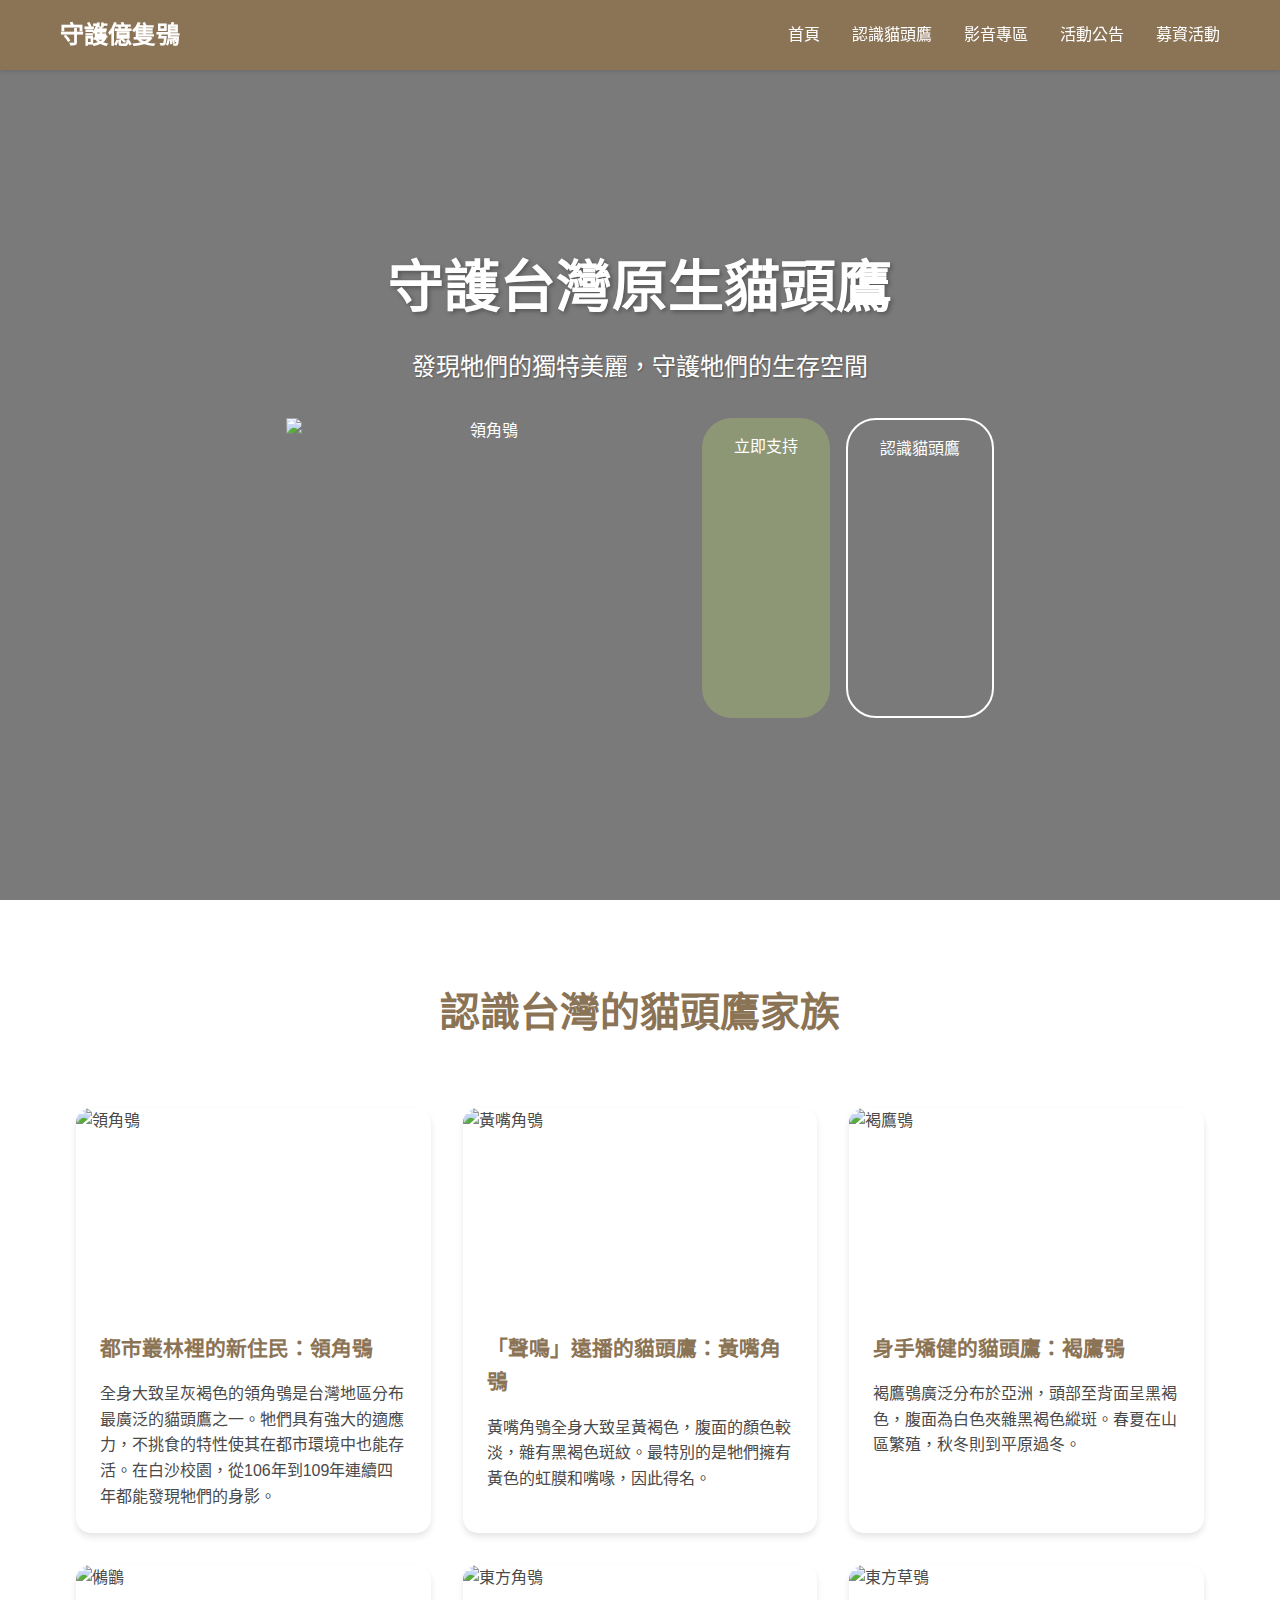
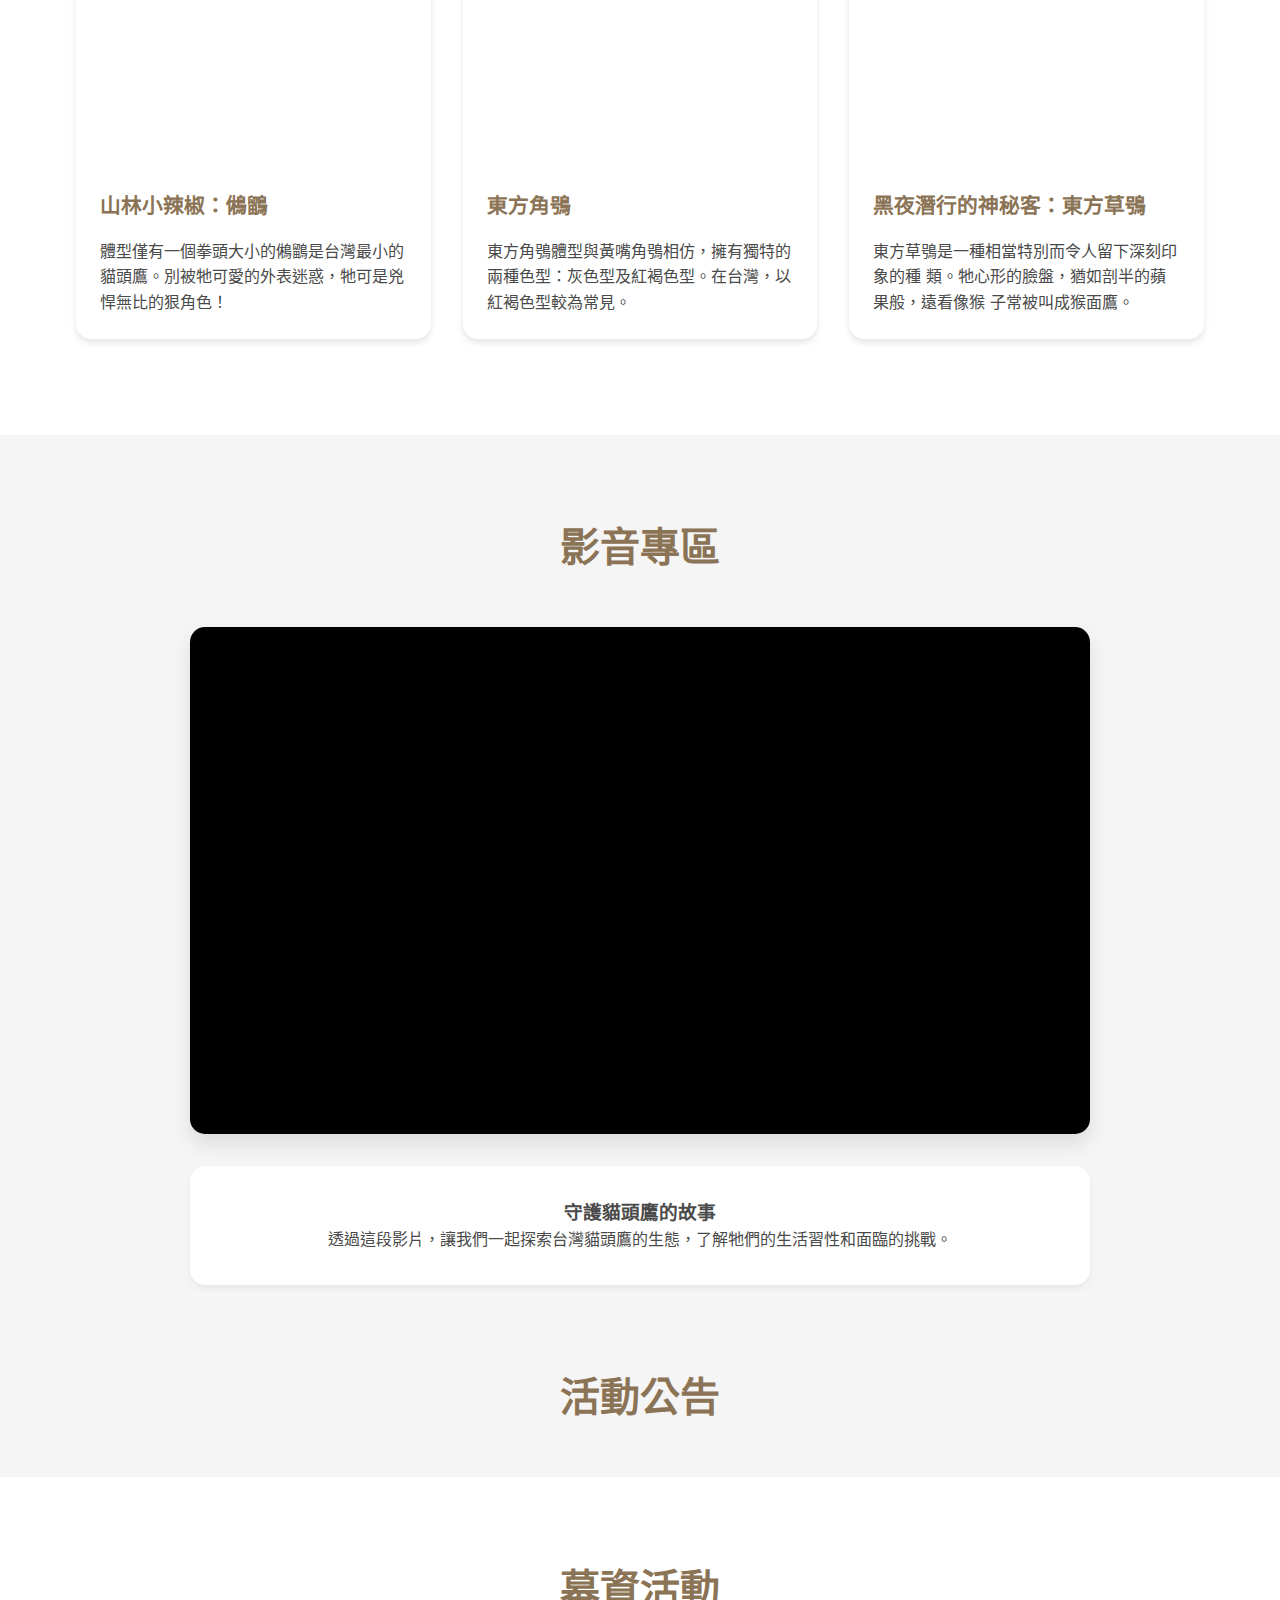
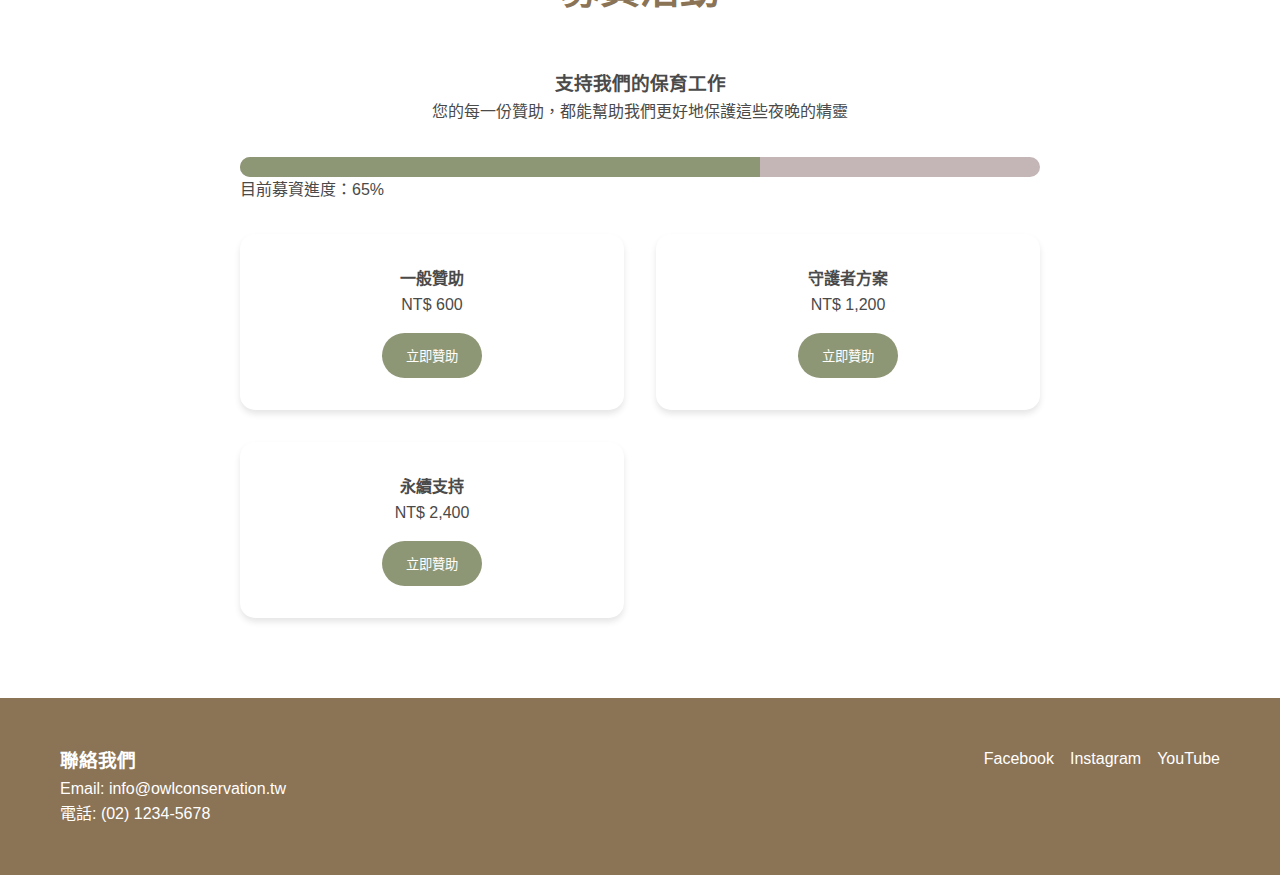
==== index.html @ 13e07107 "Update index.html" ====
<!DOCTYPE html>
<html lang="zh-TW">
<head>
    <meta charset="UTF-8">
    <meta name="viewport" content="width=device-width, initial-scale=1.0">
    <title>守護億隻鴞 - 生態復育計畫</title>
    <style>
        :root {
            --primary-color: #8B7355;     /* 深棕色 */
            --secondary-color: #C4B6B6;   /* 柔和的灰褐色 */
            --accent-color: #8E9775;      /* 淡雅的橄欖綠 */
            --background-color: #F5F5F5;  /* 淺灰色背景 */
            --text-color: #4A4A4A;        /* 深灰文字 */
            --light-accent: #E6D5B8;      /* 淺褐色強調 */
            --card-bg: #FFFFFF;           /* 卡片背景色 */
        }

        * {
            margin: 0;
            padding: 0;
            box-sizing: border-box;
        }

        body {
            font-family: 'Noto Sans TC', sans-serif;
            line-height: 1.6;
            color: var(--text-color);
            background-color: var(--background-color);
        }

        .container {
            max-width: 1200px;
            margin: 0 auto;
            padding: 0 20px;
        }

        /* 導航欄 */
        .main-nav {
            background-color: var(--primary-color);
            padding: 1rem 0;
            position: fixed;
            width: 100%;
            top: 0;
            z-index: 1000;
            box-shadow: 0 2px 4px rgba(0,0,0,0.1);
        }

        .nav-container {
            display: flex;
            justify-content: space-between;
            align-items: center;
            max-width: 1200px;
            margin: 0 auto;
            padding: 0 20px;
        }

        .logo h1 {
            color: white;
            font-size: 1.5rem;
        }

        .nav-links {
            display: flex;
            list-style: none;
            gap: 2rem;
        }

        .nav-links a {
            color: white;
            text-decoration: none;
            font-weight: 500;
            transition: color 0.3s ease;
        }

        .nav-links a:hover {
            color: var(--light-accent);
        }

        /* 首頁英雄區塊 */
        .hero-section {
            height: 100vh;
            background: linear-gradient(rgba(0,0,0,0.5), rgba(0,0,0,0.5)),
                        url('/api/placeholder/1920/1080');
            background-size: cover;
            background-position: center;
            display: flex;
            align-items: center;
            justify-content: center;
            text-align: center;
            color: white;
            padding-top: 60px;
        }

        .hero-content {
            max-width: 800px;
            padding: 2rem;
        }

        .hero-content h2 {
            font-size: 3.5rem;
            margin-bottom: 1rem;
            text-shadow: 2px 2px 4px rgba(0,0,0,0.3);
        }

        .hero-content p {
            font-size: 1.5rem;
            margin-bottom: 2rem;
            text-shadow: 1px 1px 2px rgba(0,0,0,0.3);
        }

        .cta-buttons {
            display: flex;
            justify-content: center;
            gap: 1rem;
        }

        .cta-buttons a {
            padding: 1rem 2rem;
            border-radius: 30px;
            text-decoration: none;
            transition: all 0.3s ease;
        }

        .cta-primary {
            background-color: var(--accent-color);
            color: white;
        }

        .cta-secondary {
            border: 2px solid white;
            color: white;
        }

        /* 貓頭鷹介紹區塊 */
        .about-section {
            padding: 5rem 0;
            background-color: white;
        }

        .section-title {
            text-align: center;
            margin-bottom: 3rem;
            color: var(--primary-color);
            font-size: 2.5rem;
        }

        .owl-grid {
            display: grid;
            grid-template-columns: repeat(auto-fit, minmax(300px, 1fr));
            gap: 2rem;
            padding: 1rem;
        }

        .owl-card {
            background: var(--card-bg);
            border-radius: 15px;
            overflow: hidden;
            box-shadow: 0 4px 6px rgba(0,0,0,0.1);
            transition: transform 0.3s ease;
        }

        .owl-card:hover {
            transform: translateY(-5px);
        }

        .owl-image {
            width: 100%;
            height: 200px;
            overflow: hidden;
        }

        .owl-image img {
            width: 100%;
            height: 100%;
            object-fit: cover;
        }

        .owl-content {
            padding: 1.5rem;
        }

        .owl-content h3 {
            color: var(--primary-color);
            margin-bottom: 1rem;
            font-size: 1.3rem;
        }

        /* 影音區塊 */
        .media-section {
            padding: 5rem 0;
            background-color: var(--background-color);
            position: relative;
        }

        .video-content {
            max-width: 900px;
            margin: 0 auto;
        }

        .video-container {
            position: relative;
            padding-bottom: 56.25%;
            height: 0;
            overflow: hidden;
            border-radius: 15px;
            box-shadow: 0 10px 20px rgba(0,0,0,0.1);
            background-color: #000;
        }

        .video-container iframe {
            position: absolute;
            top: 0;
            left: 0;
            width: 100%;
            height: 100%;
        }

        .video-description {
            margin-top: 2rem;
            text-align: center;
            padding: 2rem;
            background: white;
            border-radius: 15px;
            box-shadow: 0 4px 6px rgba(0,0,0,0.05);
        }

        /* 募資區塊 */
        .donation-section {
            padding: 5rem 0;
            background: white;
        }

        .donation-content {
            max-width: 800px;
            margin: 0 auto;
        }

        .donation-info {
            text-align: center;
            margin-bottom: 2rem;
        }

        .donation-progress {
            margin: 2rem 0;
        }

        .progress-bar {
            height: 20px;
            background-color: var(--secondary-color);
            border-radius: 10px;
            overflow: hidden;
        }

        .progress {
            height: 100%;
            background-color: var(--accent-color);
            width: 65%;
            transition: width 1s ease;
        }

        .donation-options {
            display: grid;
            grid-template-columns: repeat(auto-fit, minmax(250px, 1fr));
            gap: 2rem;
            margin-top: 2rem;
        }

        .donation-option {
            background: white;
            padding: 2rem;
            border-radius: 15px;
            text-align: center;
            box-shadow: 0 4px 6px rgba(0,0,0,0.1);
            transition: transform 0.3s ease;
        }

        .donation-option:hover {
            transform: translateY(-5px);
        }

        .donate-btn {
            background-color: var(--accent-color);
            color: white;
            border: none;
            padding: 0.8rem 1.5rem;
            border-radius: 25px;
            cursor: pointer;
            transition: background-color 0.3s ease;
            margin-top: 1rem;
        }

        /* 頁尾 */
        footer {
            background-color: var(--primary-color);
            color: white;
            padding: 3rem 0;
        }

        .footer-content {
            display: flex;
            justify-content: space-between;
            align-items: flex-start;
            flex-wrap: wrap;
            gap: 2rem;
        }

        .social-links {
            display: flex;
            gap: 1rem;
        }

        .social-link {
            color: white;
            text-decoration: none;
            transition: color 0.3s ease;
        }

        .social-link:hover {
            color: var(--light-accent);
        }

        /* 響應式設計 */
        @media (max-width: 768px) {
            .nav-links {
                display: none;
            }

            .hero-content h2 {
                font-size: 2rem;
            }

            .owl-grid {
                grid-template-columns: 1fr;
            }

            .footer-content {
                flex-direction: column;
                text-align: center;
            }

            .social-links {
                justify-content: center;
            }
        }
    </style>
</head>
<body>
    <nav class="main-nav">
        <div class="nav-container">
            <div class="logo">
                <h1>守護億隻鴞</h1>
            </div>
            <ul class="nav-links">
                <li><a href="#home">首頁</a></li>
                <li><a href="#about">認識貓頭鷹</a></li>
                <li><a href="#media">影音專區</a></li>
                <li><a href="#events">活動公告</a></li>
                <li><a href="#donation">募資活動</a></li>
            </ul>
        </div>
    </nav>

    <section id="home" class="hero-section">
        <div class="hero-content">
            <h2>守護台灣原生貓頭鷹</h2>
            <p>發現牠們的獨特美麗，守護牠們的生存空間</p>
            <div class="cta-buttons">
                <img src="https://tlife.thsrc.com.tw/s3/post/20220923-BTC8upXLpMK2RoagDrbDuYRWDij7fTBM3Kdsk7CA.jpg" alt="領角鴞" width="400" height="300">
                <a href="#donation" class="cta-primary">立即支持</a>
                <a href="#about" class="cta-secondary">認識貓頭鷹</a>
            </div>
        </div>
    </section>

    <section id="about" class="about-section">
        <div class="container">
            <h2 class="section-title">認識台灣的貓頭鷹家族</h2>
            <div class="owl-grid">
                <div class="owl-card">
                    <div class="owl-image">
                        <img src="https://tlife.thsrc.com.tw/s3/post/20220923-BTC8upXLpMK2RoagDrbDuYRWDij7fTBM3Kdsk7CA.jpg" alt="領角鴞" width="400" height="300">
                    </div>
                    <div class="owl-content">
                        <h3>都市叢林裡的新住民：領角鴞</h3>
                        <p>全身大致呈灰褐色的領角鴞是台灣地區分布最廣泛的貓頭鷹之一。牠們具有強大的適應力，不挑食的特性使其在都市環境中也能存活。在白沙校園，從106年到109年連續四年都能發現牠們的身影。</p>
                    </div>
                </div>

                <div class="owl-card">
                    <div class="owl-image">
                        <img src="https://lh4.googleusercontent.com/proxy/TZqJC5QMy6elWMFZzStqiHhi4Mfk6q-LzU0RRRW_9c2_GtcaT7f8-nWrQ-g5dRr7Hc0a3L4CpBBsjXp6SRbdtXY8jA" alt="黃嘴角鴞" width="400" height="300">
                    </div>
                    <div class="owl-content">
                        <h3>「聲鳴」遠播的貓頭鷹：黃嘴角鴞</h3>
                        <p>黃嘴角鴞全身大致呈黃褐色，腹面的顏色較淡，雜有黑褐色斑紋。最特別的是牠們擁有黃色的虹膜和嘴喙，因此得名。</p>
                    </div>
                </div>

                <div class="owl-card">
                    <div class="owl-image">
                        <img src="https://www.matsu.idv.tw/attach/matsu-8210836707fc62cde059f7384a54829f.jpg" alt="褐鷹鴞" width="400" height="300">
                    </div>
                    <div class="owl-content">
                        <h3>身手矯健的貓頭鷹：褐鷹鴞</h3>
                        <p>褐鷹鴞廣泛分布於亞洲，頭部至背面呈黑褐色，腹面為白色夾雜黑褐色縱斑。春夏在山區繁殖，秋冬則到平原過冬。</p>
                    </div>
                </div>

                <div class="owl-card">
                    <div class="owl-image">
                        <img src="https://kmweb.moa.gov.tw/files/bird_illustration/29/A01_3_m.jpg" alt="鵂鶹" width="400" height="300">
                    </div>
                    <div class="owl-content">
                        <h3>山林小辣椒：鵂鶹</h3>
                        <p>體型僅有一個拳頭大小的鵂鶹是台灣最小的貓頭鷹。別被牠可愛的外表迷惑，牠可是兇悍無比的狠角色！</p>
                    </div>
                </div>

                <div class="owl-card">
                    <div class="owl-image">
                        <img src="https://e-info.org.tw/sites/default/files/5053544676_b4d7d87908.jpg" alt="東方角鴞" width="400" height="300">
                    </div>
                    <div class="owl-content">
                        <h3>東方角鴞</h3>
                        <p>東方角鴞體型與黃嘴角鴞相仿，擁有獨特的兩種色型：灰色型及紅褐色型。在台灣，以紅褐色型較為常見。</p>
                    </div>
                </div>

                <div class="owl-card">
                    <div class="owl-image">
                        <img src="https://www.newsmarket.com.tw/files/2022/10/%E6%9C%89%E5%BC%B5%E5%91%86%E8%90%8C%E5%8F%AF%E6%84%9B%E8%98%8B%E6%9E%9C%E8%87%89%E7%9A%84%E6%9D%B1%E6%96%B9%E8%8D%89%E9%B4%9E%E6%98%AF%E7%80%95%E8%87%A8%E7%B5%95%E7%A8%AE%E7%9A%84%E4%BF%9D%E8%82%B2%E9%A1%9E%E7%8C%9B%E7%A6%BD%EF%BC%88%E5%9C%96%E7%89%87%E6%8F%90%E4%BE%9B%EF%BC%8F%E5%98%89%E7%BE%A9%E6%9E%97%E7%AE%A1%E8%99%95%EF%BC%89-2.jpeg" alt="東方草鴞" width="400" height="300">
                    </div>
                    <div class="owl-content">
                        <h3>黑夜潛行的神秘客：東方草鴞</h3>
                        <p>東方草鴞是一種相當特別而令人留下深刻印象的種 類。牠心形的臉盤，猶如剖半的蘋果般，遠看像猴 子常被叫成猴面鷹。
                   </div>
                </div>
            </div>
        </div>
    </section>

    <!-- 其他部分保持不變 -->
    <!-- 影音專區 -->
   <section id="media" class="media-section">
    <div class="container">
        <h2 class="section-title">影音專區</h2>
        <div class="video-content">
            <!-- YouTube 影片嵌入 -->
            <div class="video-container">
                <iframe 
                    width="560" 
                    height="315" 
                    src="https://www.youtube.com/embed/3s2nnwMyYD8"
                    title="貓頭鷹生態影片" 
                    frameborder="0" 
                    allow="accelerometer; autoplay; clipboard-write; encrypted-media; gyroscope; picture-in-picture; web-share" 
                    allowfullscreen>
                </iframe>
            </div>
            
            <!-- 影片說明 -->
            <div class="video-description">
                <h3>守護貓頭鷹的故事</h3>
                <p>透過這段影片，讓我們一起探索台灣貓頭鷹的生態，了解牠們的生活習性和面臨的挑戰。</p>
            </div>
        </div>
    </div>
</section>

    <!-- 活動公告 -->
    <section id="events" class="events-section">
        <div class="container">
            <h2 class="section-title">活動公告</h2>
            <div class="events-grid">
                <!-- 活動卡片將在這裡動態生成 -->
            </div>
        </div>
    </section>

    <!-- 募資活動 -->
    <section id="donation" class="donation-section">
        <div class="container">
            <h2 class="section-title">募資活動</h2>
            <div class="donation-content">
                <div class="donation-info">
                    <h3>支持我們的保育工作</h3>
                    <p>您的每一份贊助，都能幫助我們更好地保護這些夜晚的精靈</p>
                </div>
                <div class="donation-progress">
                    <div class="progress-bar">
                        <div class="progress" style="width: 65%"></div>
                    </div>
                    <p class="progress-text">目前募資進度：65%</p>
                </div>
                <div class="donation-options">
                    <div class="donation-option">
                        <h4>一般贊助</h4>
                        <p>NT$ 600</p>
                        <button class="donate-btn">立即贊助</button>
                    </div>
                    <div class="donation-option">
                        <h4>守護者方案</h4>
                        <p>NT$ 1,200</p>
                        <button class="donate-btn">立即贊助</button>
                    </div>
                    <div class="donation-option">
                        <h4>永續支持</h4>
                        <p>NT$ 2,400</p>
                        <button class="donate-btn">立即贊助</button>
                    </div>
                </div>
            </div>
        </div>
    </section>

    <!-- 頁尾 -->
    <footer>
        <div class="container">
            <div class="footer-content">
                <div class="footer-info">
                    <h3>聯絡我們</h3>
                    <p>Email: info@owlconservation.tw</p>
                    <p>電話: (02) 1234-5678</p>
                </div>
                <div class="social-links">
                    <a href="#" class="social-link">Facebook</a>
                    <a href="#" class="social-link">Instagram</a>
                    <a href="#" class="social-link">YouTube</a>
                </div>
            </div>
        </div>
    </footer>
</body>
</html>
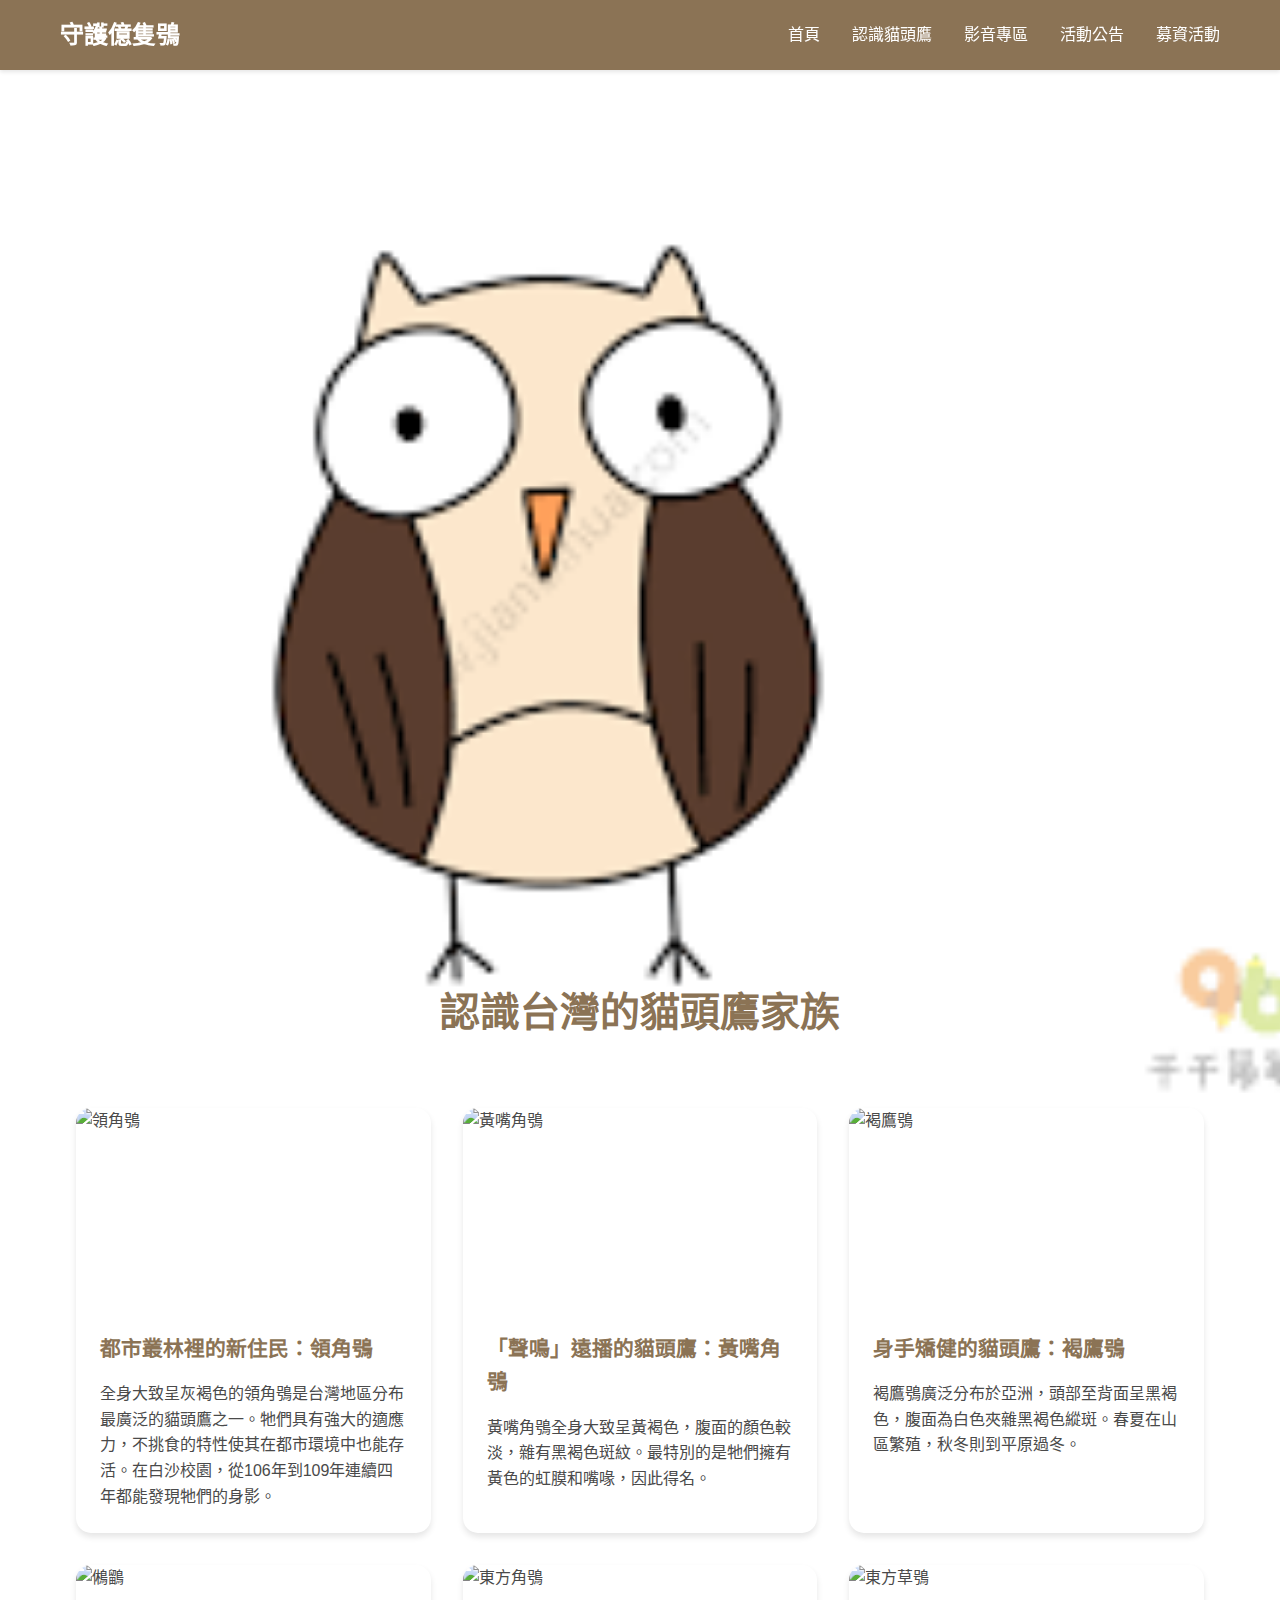
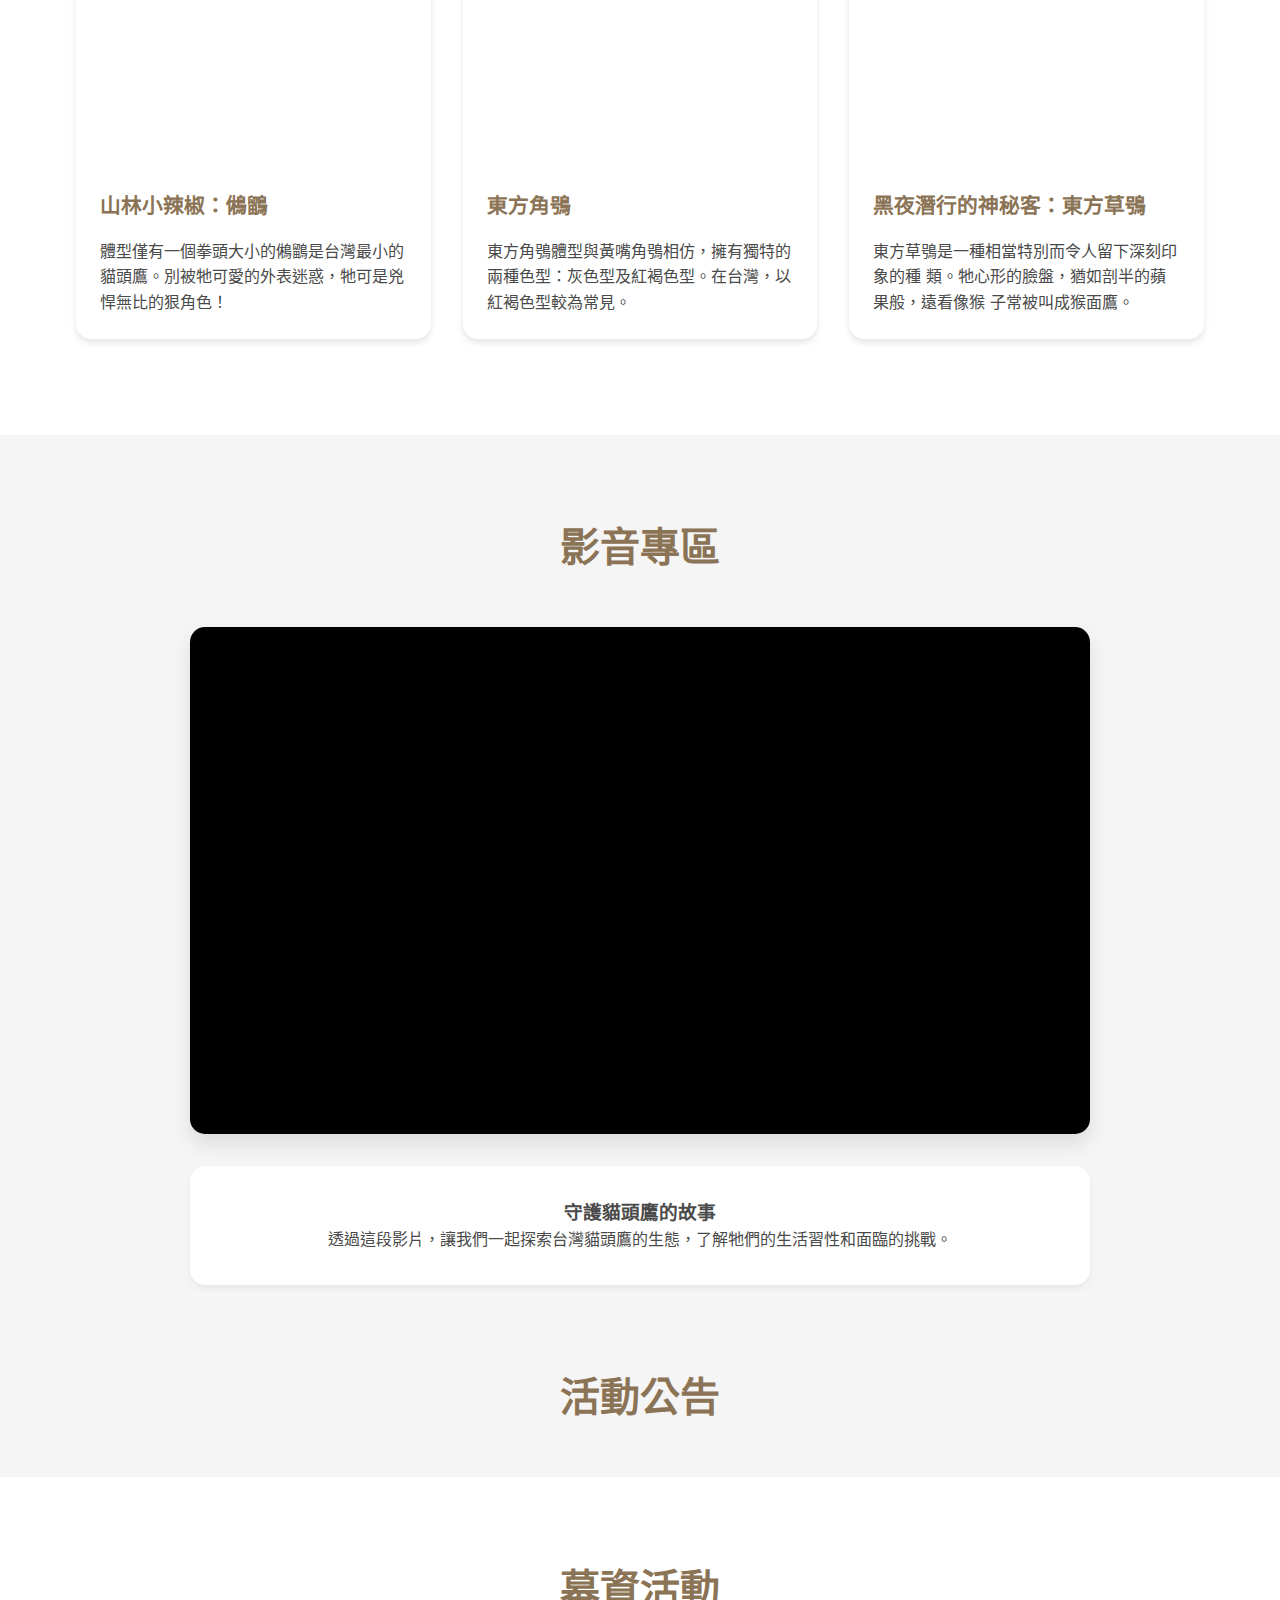
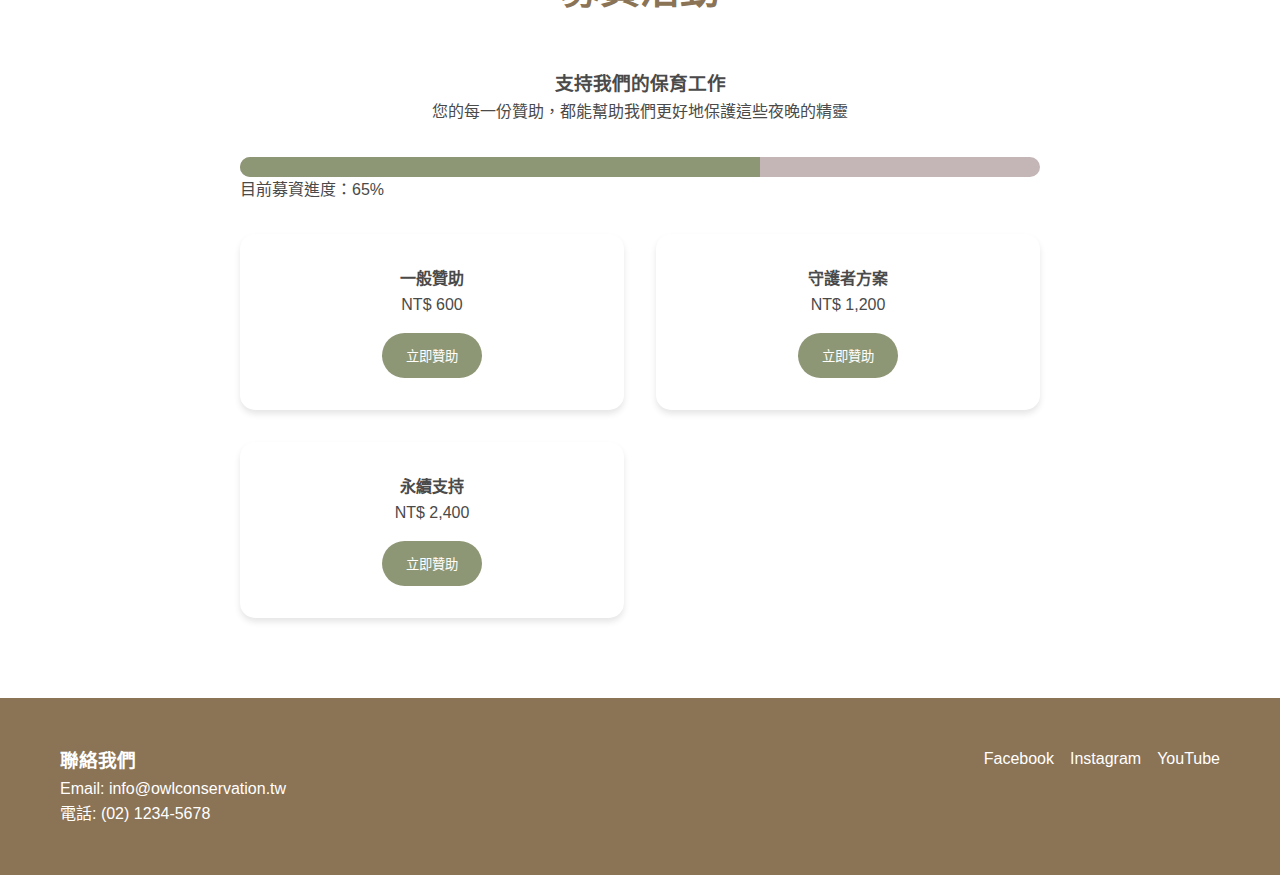
==== commit 68e37670: "Update index.html" ====
--- a/index.html
+++ b/index.html
@@ -365,7 +365,7 @@
             <h2>守護台灣原生貓頭鷹</h2>
             <p>發現牠們的獨特美麗，守護牠們的生存空間</p>
             <div class="cta-buttons">
-                <img src="https://tlife.thsrc.com.tw/s3/post/20220923-BTC8upXLpMK2RoagDrbDuYRWDij7fTBM3Kdsk7CA.jpg" alt="領角鴞" width="400" height="300">
+                <img src="[data-uri]" alt="貓頭鷹" width="1920" height="1080">
                 <a href="#donation" class="cta-primary">立即支持</a>
                 <a href="#about" class="cta-secondary">認識貓頭鷹</a>
             </div>
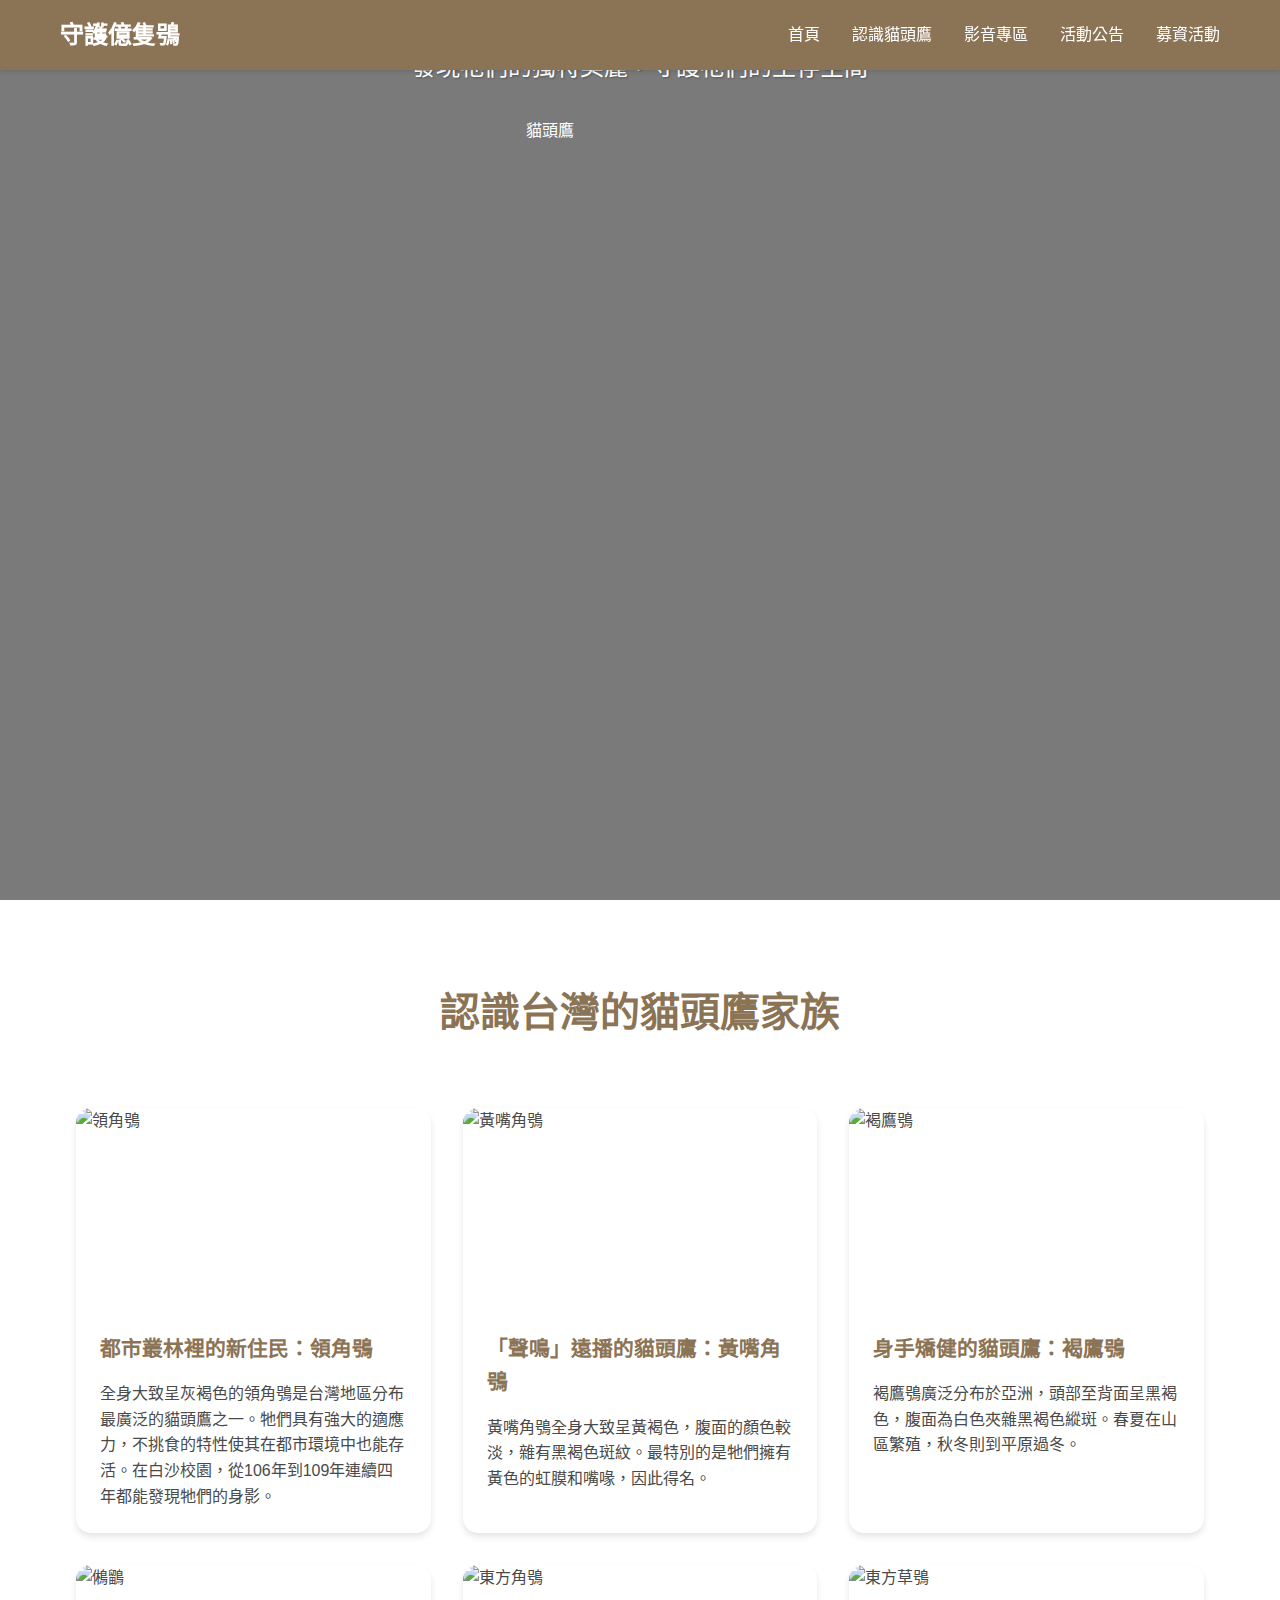
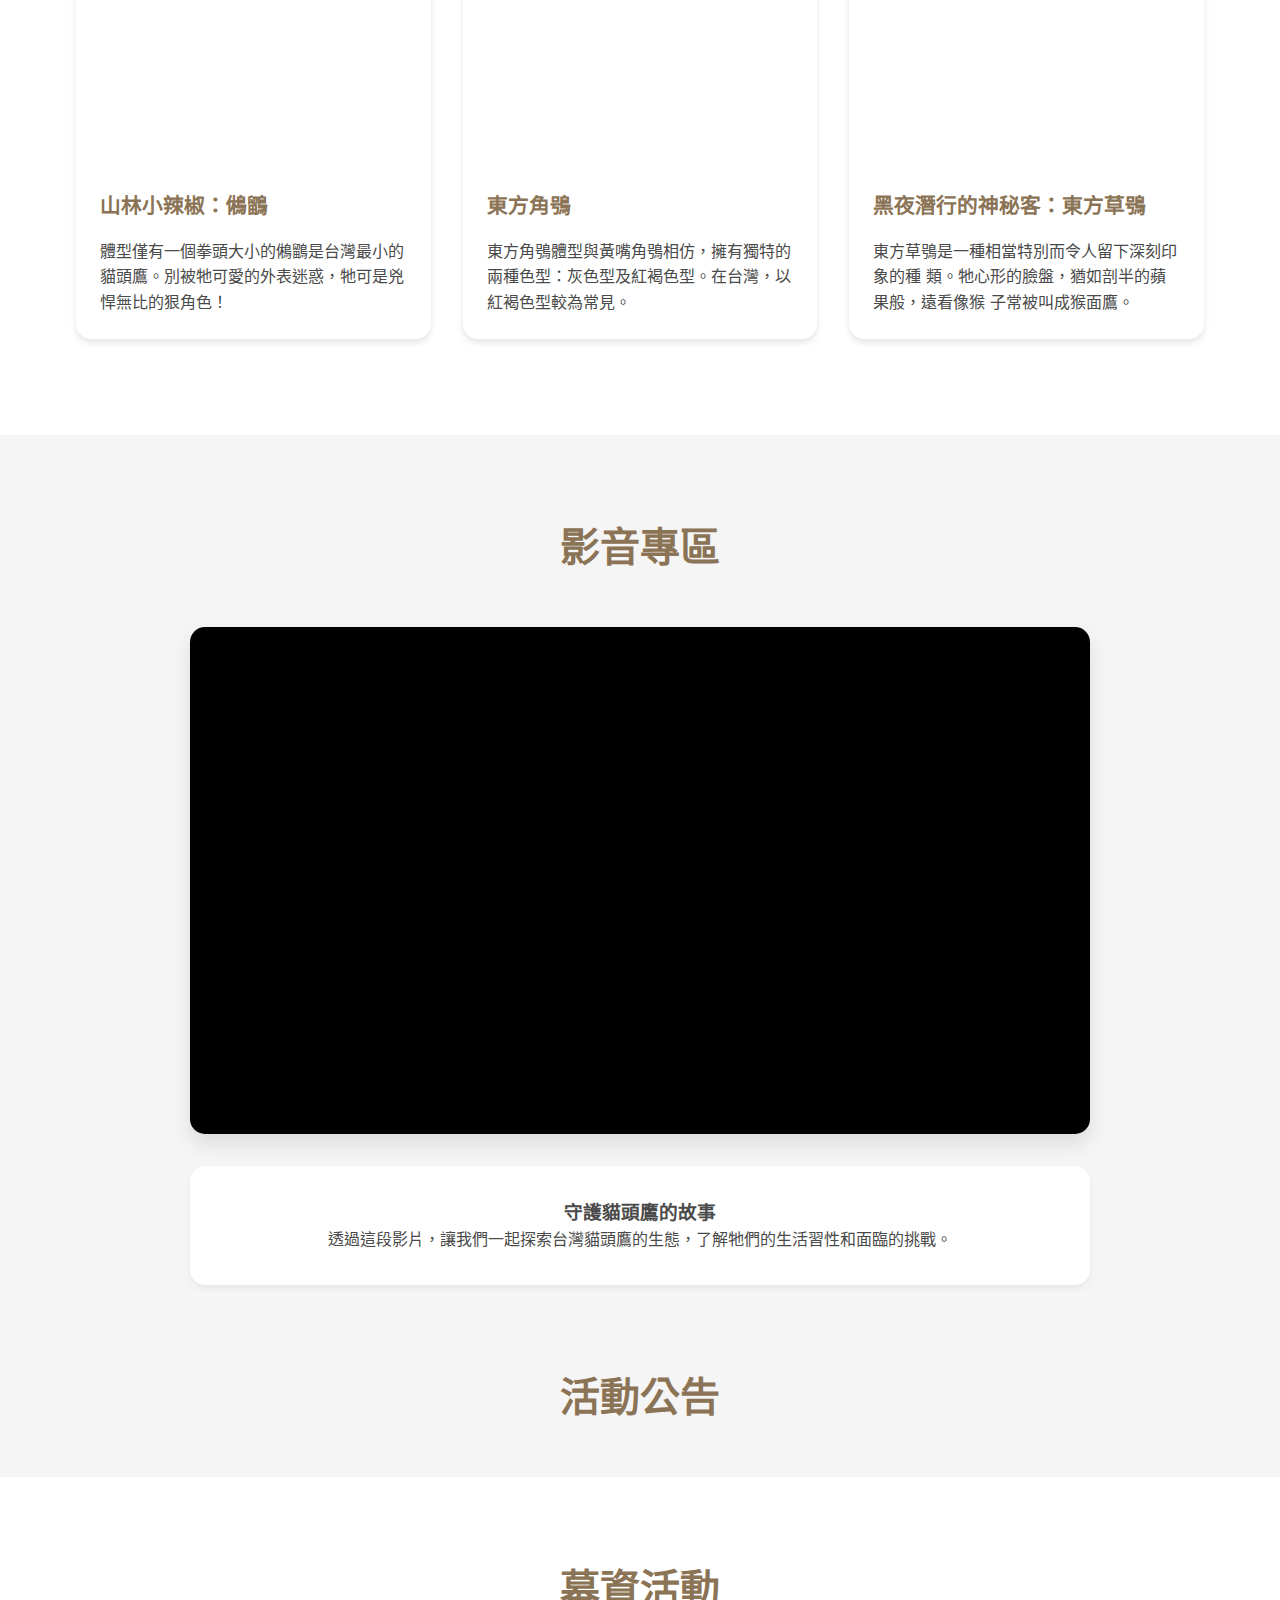
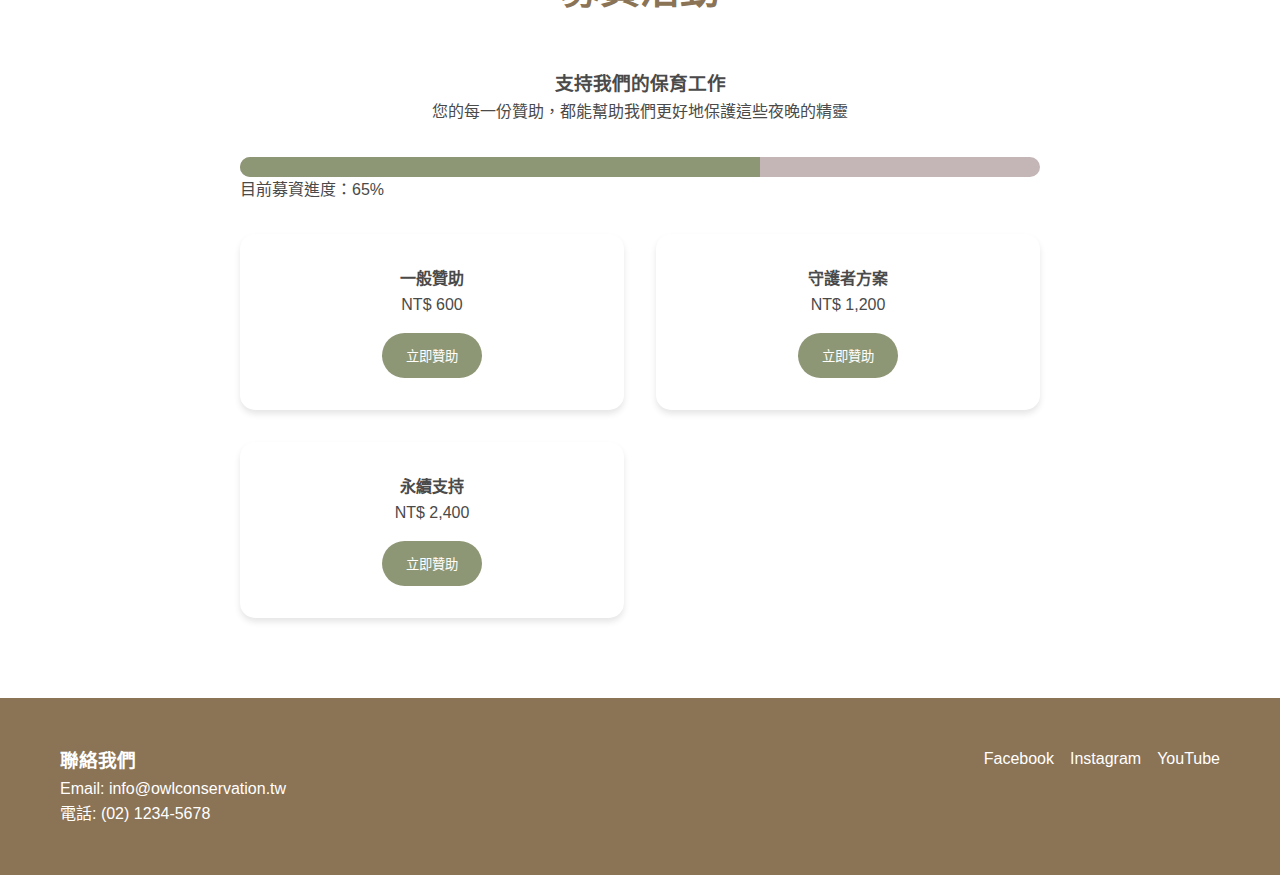
==== commit 51db619b: "Update index.html" ====
--- a/index.html
+++ b/index.html
@@ -365,7 +365,7 @@
             <h2>守護台灣原生貓頭鷹</h2>
             <p>發現牠們的獨特美麗，守護牠們的生存空間</p>
             <div class="cta-buttons">
-                <img src="[data-uri]" alt="貓頭鷹" width="1920" height="1080">
+                <img src="https://th.bing.com/th/id/R.27ae4f71728cf8df5986787ed10d79cb?rik=2ibHoDY1iTBm5w&riu=http%3a%2f%2fi1.kknews.cc%2fFEaZundgWvaZKc7Ga6xdsODGZ7ifAxNVMMv3fN8fgWkhIKuJEzcPocj3zxqt%2f0.jpg&ehk=keh1JQfrs4qzWg79qXrB4RvrGxlyzYp54gLbiH8uIfM%3d&risl=&pid=ImgRaw&r=0" alt="貓頭鷹" width="1920" height="900">
                 <a href="#donation" class="cta-primary">立即支持</a>
                 <a href="#about" class="cta-secondary">認識貓頭鷹</a>
             </div>
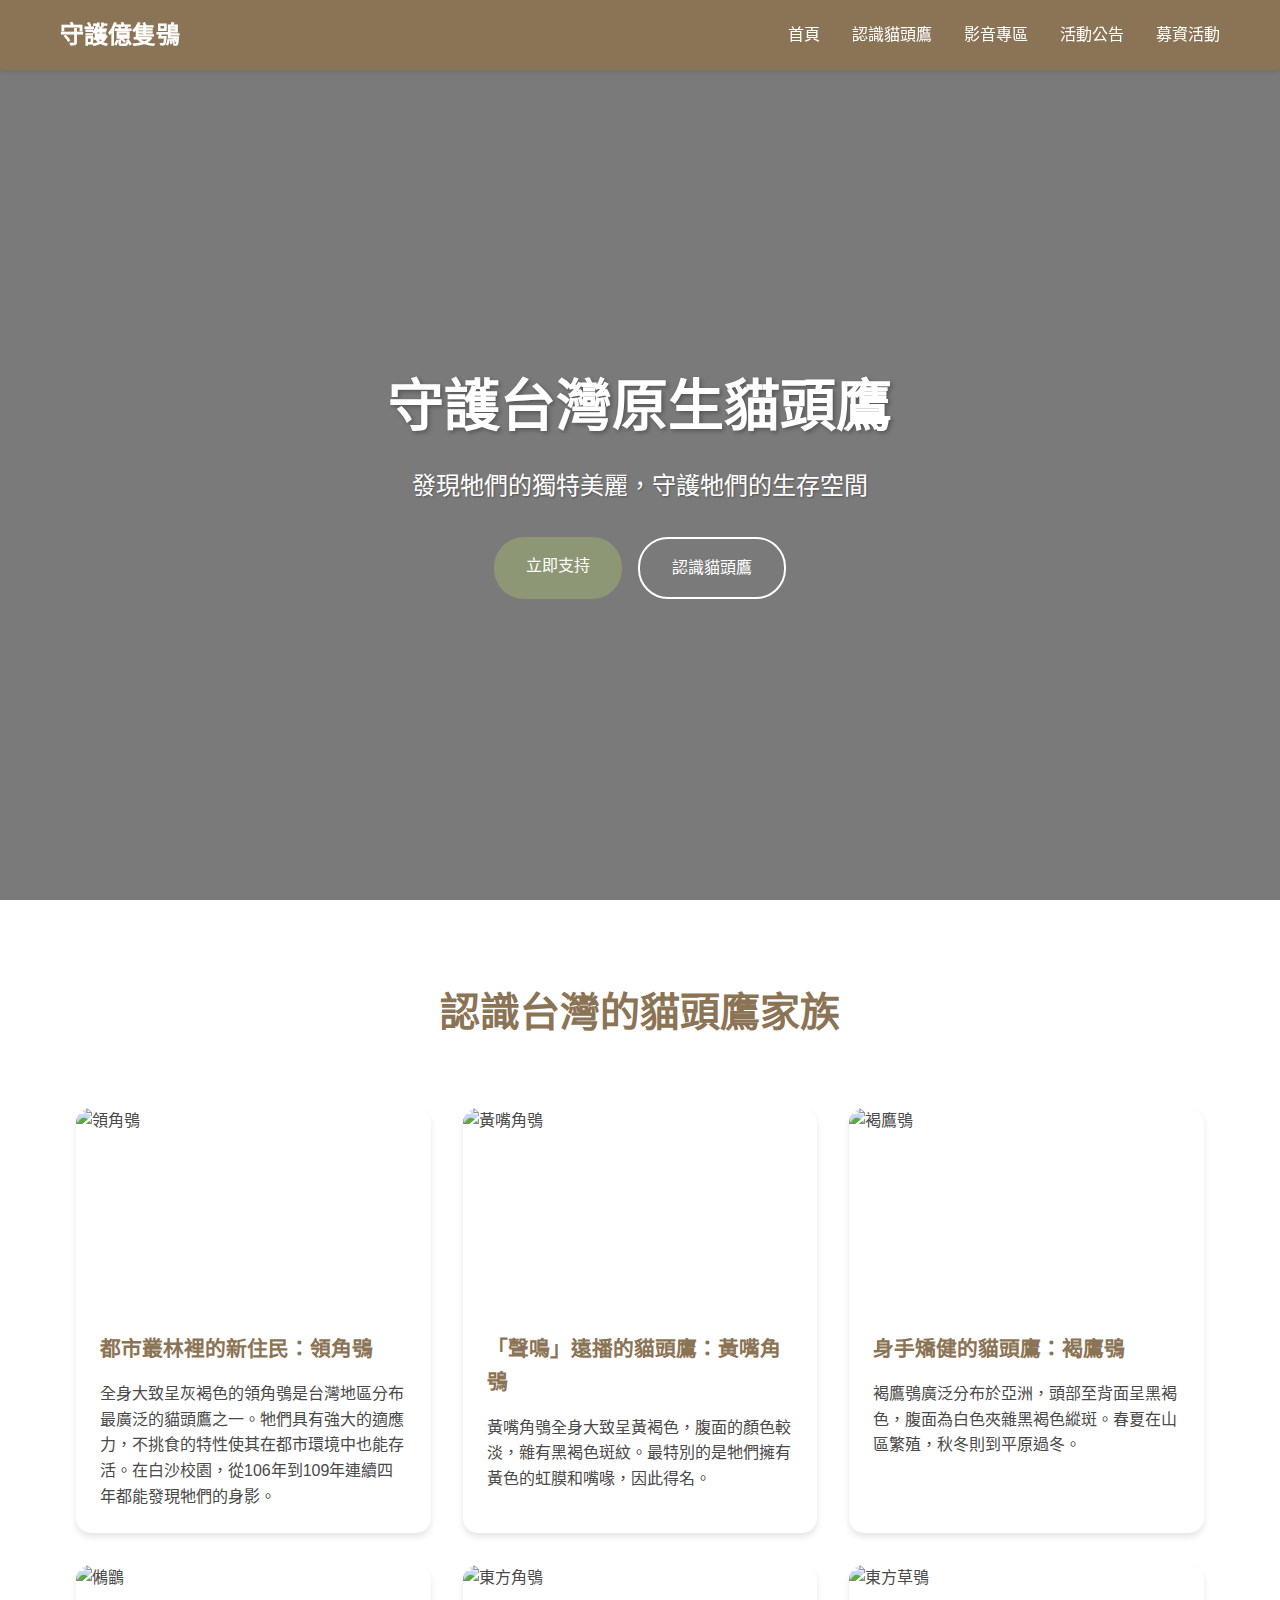
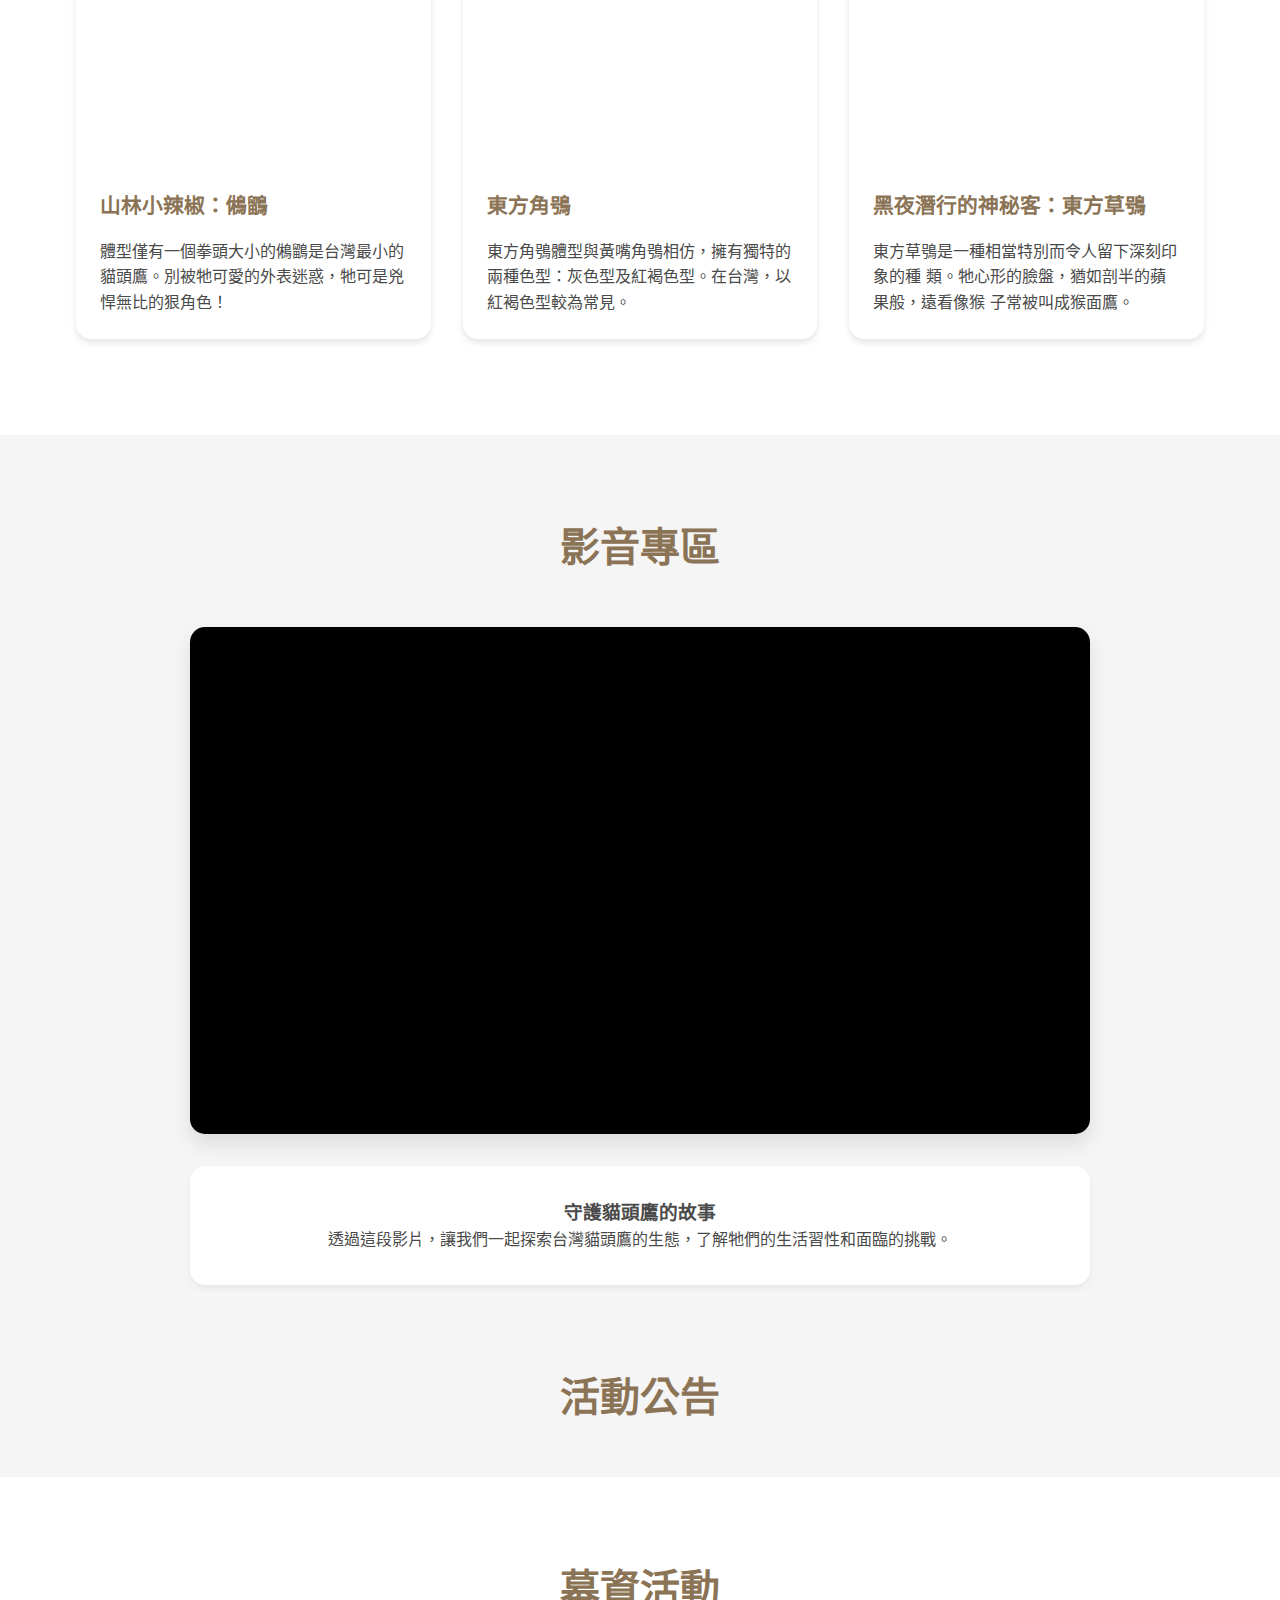
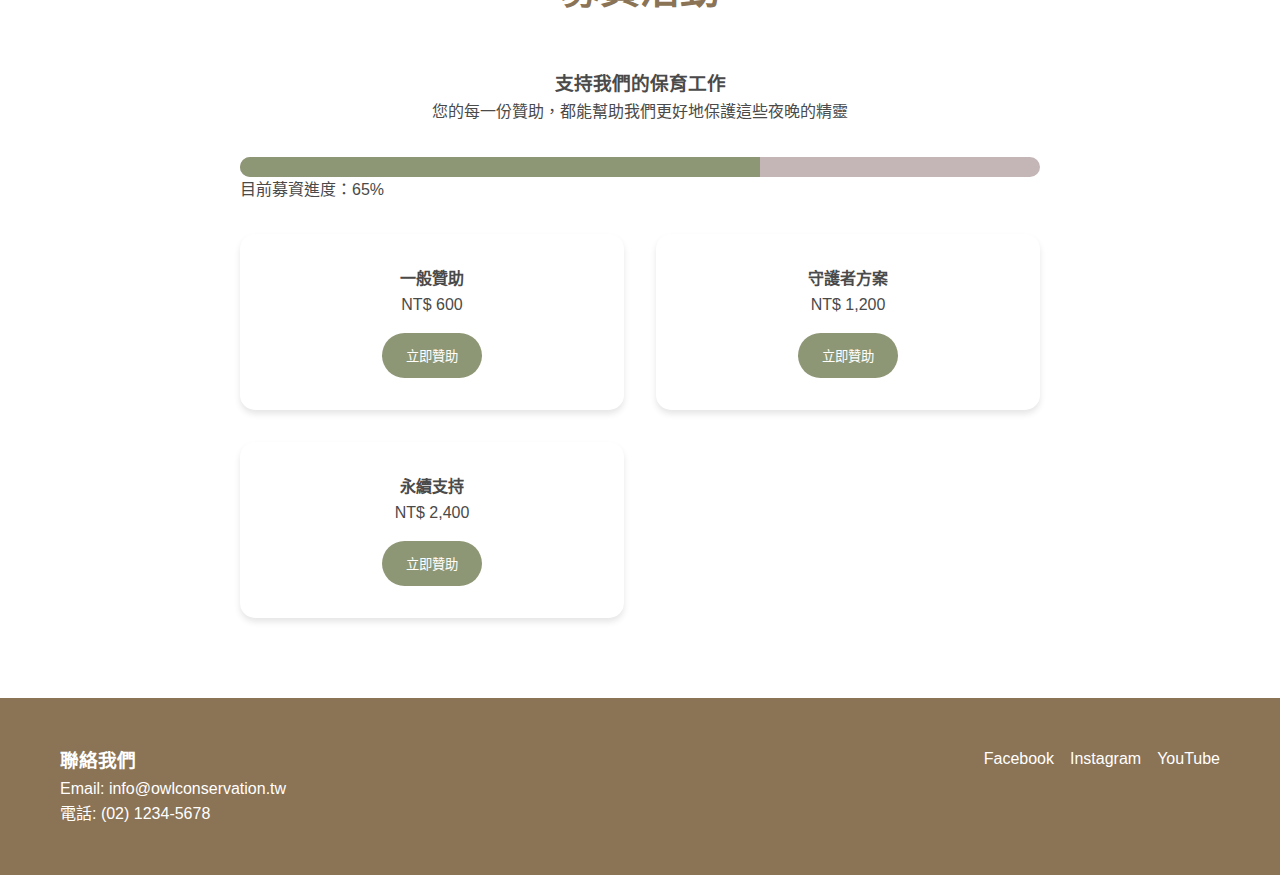
==== commit ea339b9f: "Update index.html" ====
--- a/index.html
+++ b/index.html
@@ -80,7 +80,7 @@
         .hero-section {
             height: 100vh;
             background: linear-gradient(rgba(0,0,0,0.5), rgba(0,0,0,0.5)),
-                        url('/api/placeholder/1920/1080');
+                        url('<img src="https://th.bing.com/th/id/R.27ae4f71728cf8df5986787ed10d79cb?rik=2ibHoDY1iTBm5w&riu=http%3a%2f%2fi1.kknews.cc%2fFEaZundgWvaZKc7Ga6xdsODGZ7ifAxNVMMv3fN8fgWkhIKuJEzcPocj3zxqt%2f0.jpg&ehk=keh1JQfrs4qzWg79qXrB4RvrGxlyzYp54gLbiH8uIfM%3d&risl=&pid=ImgRaw&r=0" alt="貓頭鷹" width="1920" height="900">');
             background-size: cover;
             background-position: center;
             display: flex;
@@ -365,7 +365,7 @@
             <h2>守護台灣原生貓頭鷹</h2>
             <p>發現牠們的獨特美麗，守護牠們的生存空間</p>
             <div class="cta-buttons">
-                <img src="https://th.bing.com/th/id/R.27ae4f71728cf8df5986787ed10d79cb?rik=2ibHoDY1iTBm5w&riu=http%3a%2f%2fi1.kknews.cc%2fFEaZundgWvaZKc7Ga6xdsODGZ7ifAxNVMMv3fN8fgWkhIKuJEzcPocj3zxqt%2f0.jpg&ehk=keh1JQfrs4qzWg79qXrB4RvrGxlyzYp54gLbiH8uIfM%3d&risl=&pid=ImgRaw&r=0" alt="貓頭鷹" width="1920" height="900">
+               <!-- <img src="https://th.bing.com/th/id/R.27ae4f71728cf8df5986787ed10d79cb?rik=2ibHoDY1iTBm5w&riu=http%3a%2f%2fi1.kknews.cc%2fFEaZundgWvaZKc7Ga6xdsODGZ7ifAxNVMMv3fN8fgWkhIKuJEzcPocj3zxqt%2f0.jpg&ehk=keh1JQfrs4qzWg79qXrB4RvrGxlyzYp54gLbiH8uIfM%3d&risl=&pid=ImgRaw&r=0" alt="貓頭鷹" width="1920" height="900"> -->
                 <a href="#donation" class="cta-primary">立即支持</a>
                 <a href="#about" class="cta-secondary">認識貓頭鷹</a>
             </div>
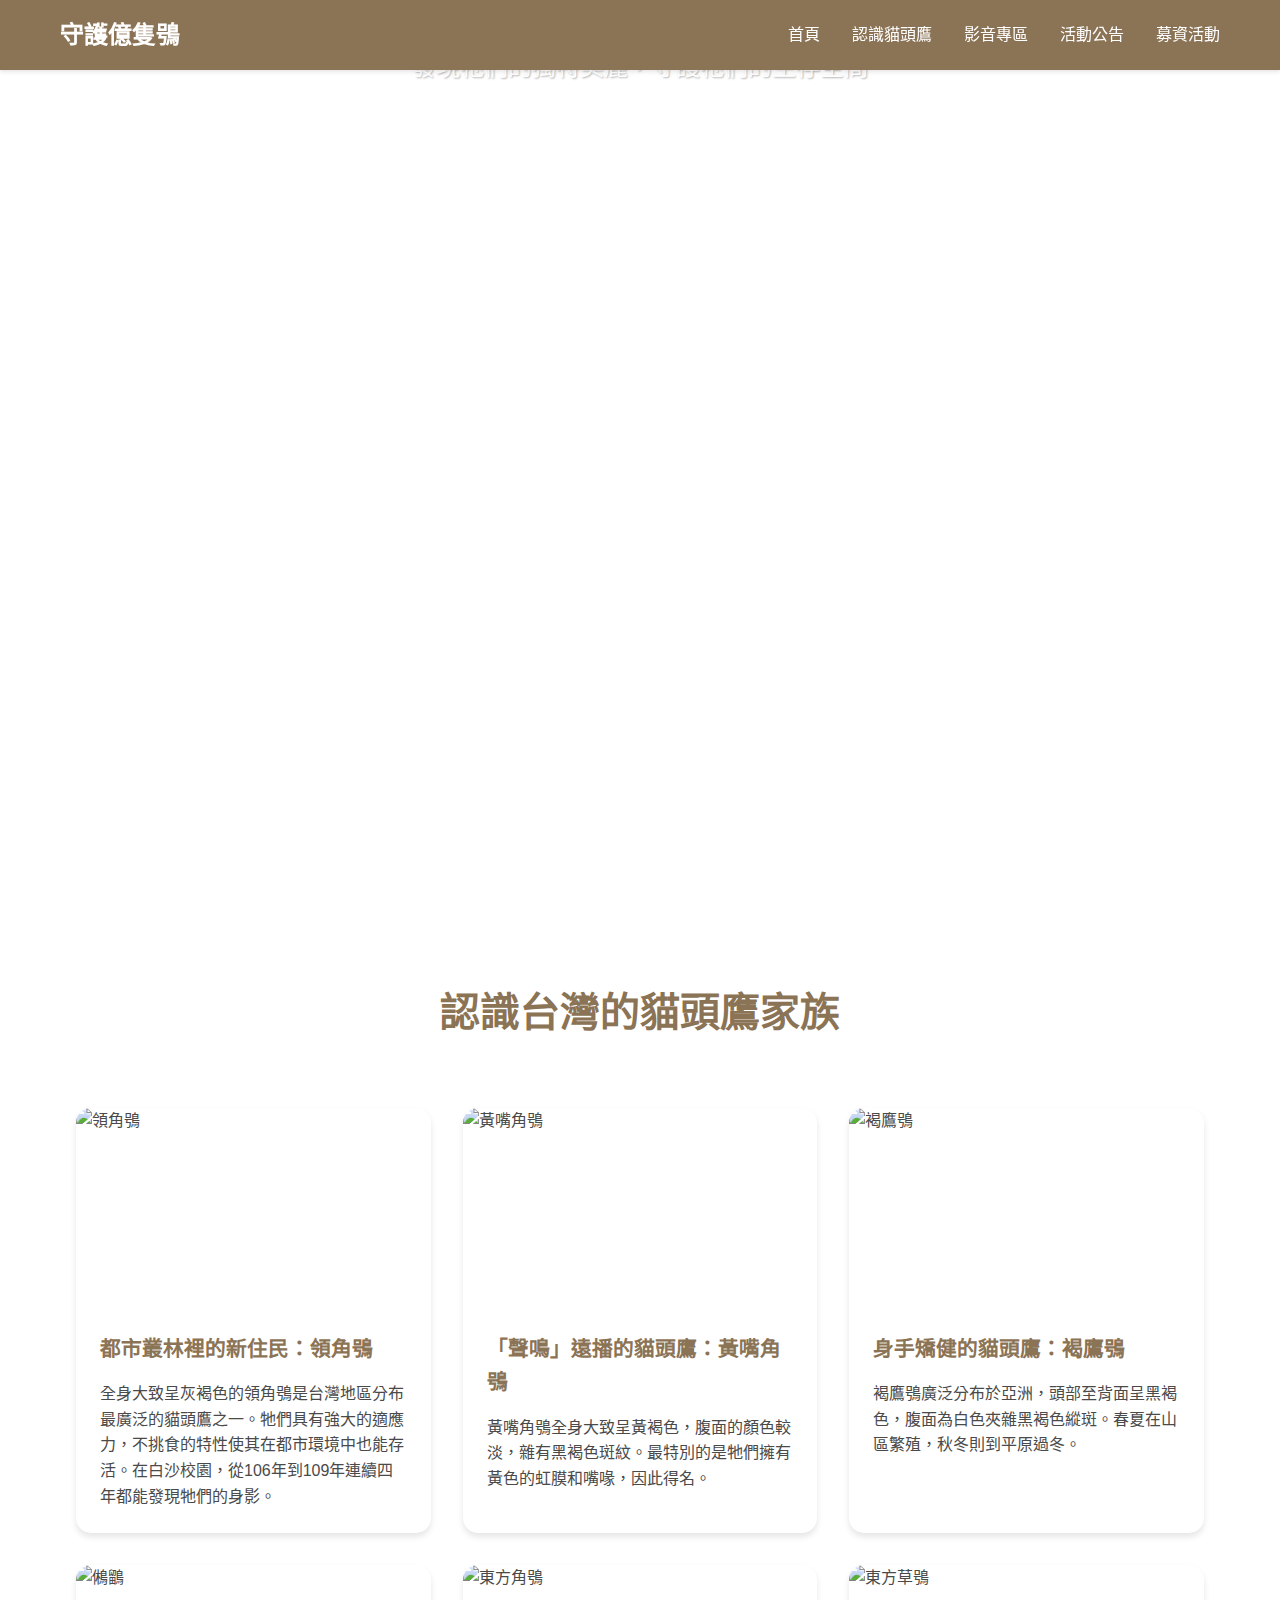
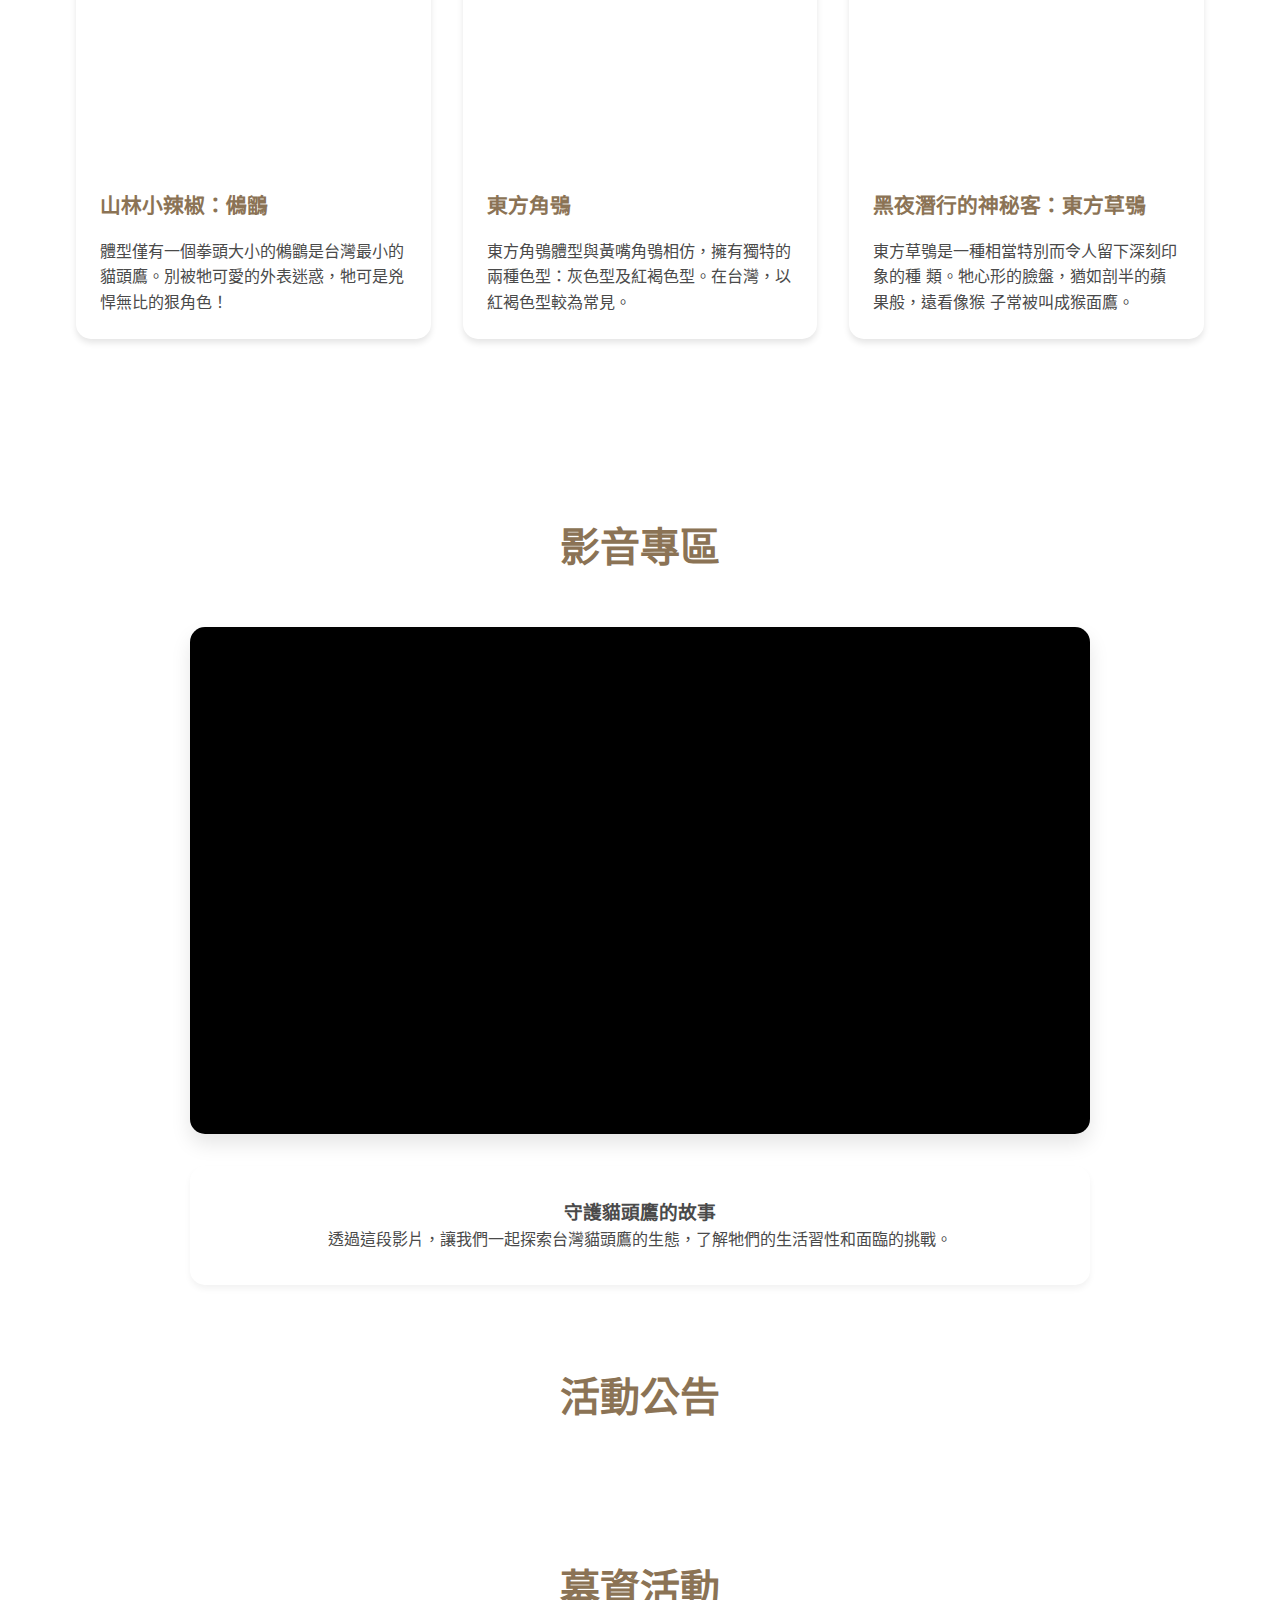
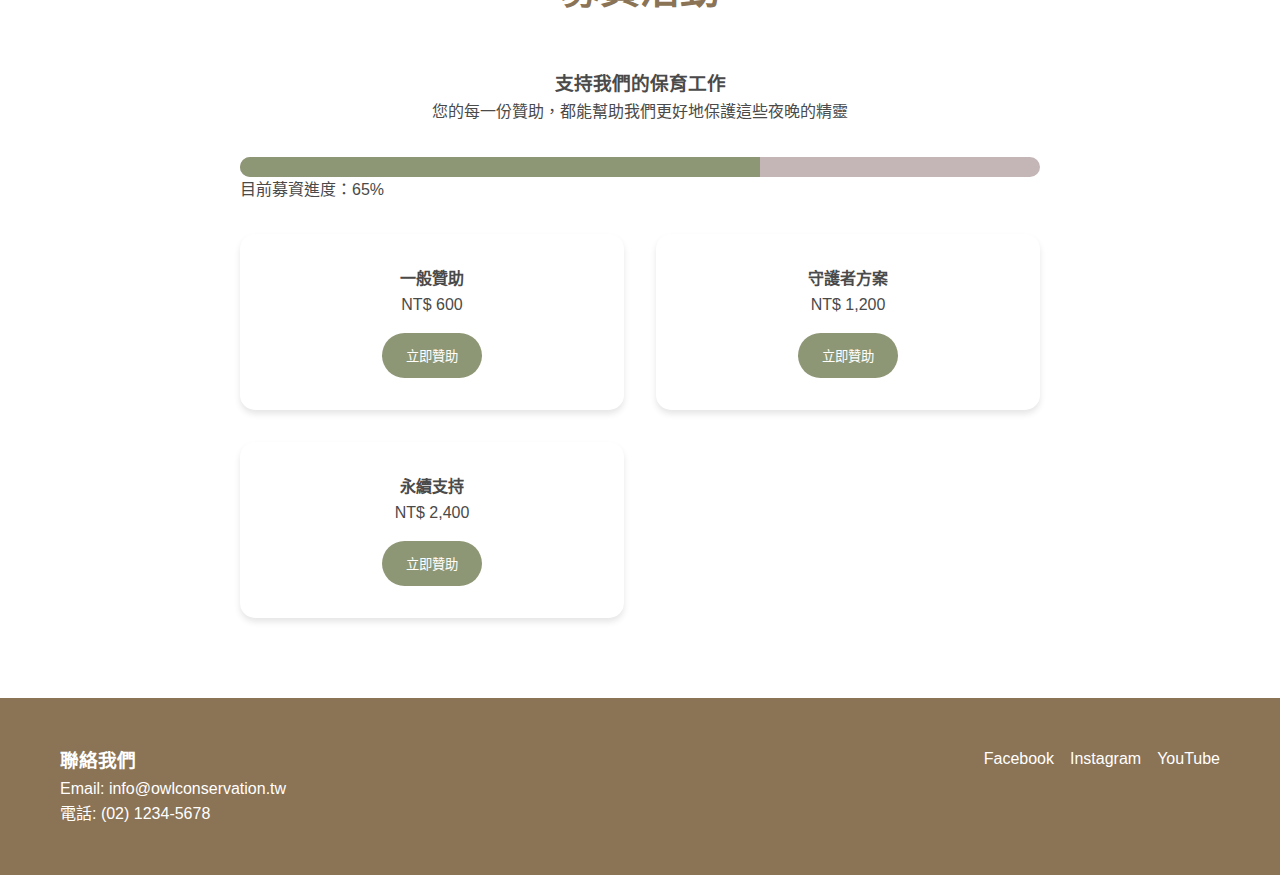
==== commit e369da87: "Update index.html" ====
--- a/index.html
+++ b/index.html
@@ -9,7 +9,7 @@
             --primary-color: #8B7355;     /* 深棕色 */
             --secondary-color: #C4B6B6;   /* 柔和的灰褐色 */
             --accent-color: #8E9775;      /* 淡雅的橄欖綠 */
-            --background-color: #F5F5F5;  /* 淺灰色背景 */
+            --background-color: ##CDCD9A;  /* 淺灰色背景 */
             --text-color: #4A4A4A;        /* 深灰文字 */
             --light-accent: #E6D5B8;      /* 淺褐色強調 */
             --card-bg: #FFFFFF;           /* 卡片背景色 */
@@ -80,7 +80,6 @@
         .hero-section {
             height: 100vh;
             background: linear-gradient(rgba(0,0,0,0.5), rgba(0,0,0,0.5)),
-                        url('<img src="https://th.bing.com/th/id/R.27ae4f71728cf8df5986787ed10d79cb?rik=2ibHoDY1iTBm5w&riu=http%3a%2f%2fi1.kknews.cc%2fFEaZundgWvaZKc7Ga6xdsODGZ7ifAxNVMMv3fN8fgWkhIKuJEzcPocj3zxqt%2f0.jpg&ehk=keh1JQfrs4qzWg79qXrB4RvrGxlyzYp54gLbiH8uIfM%3d&risl=&pid=ImgRaw&r=0" alt="貓頭鷹" width="1920" height="900">');
             background-size: cover;
             background-position: center;
             display: flex;
@@ -365,7 +364,7 @@
             <h2>守護台灣原生貓頭鷹</h2>
             <p>發現牠們的獨特美麗，守護牠們的生存空間</p>
             <div class="cta-buttons">
-               <!-- <img src="https://th.bing.com/th/id/R.27ae4f71728cf8df5986787ed10d79cb?rik=2ibHoDY1iTBm5w&riu=http%3a%2f%2fi1.kknews.cc%2fFEaZundgWvaZKc7Ga6xdsODGZ7ifAxNVMMv3fN8fgWkhIKuJEzcPocj3zxqt%2f0.jpg&ehk=keh1JQfrs4qzWg79qXrB4RvrGxlyzYp54gLbiH8uIfM%3d&risl=&pid=ImgRaw&r=0" alt="貓頭鷹" width="1920" height="900"> -->
+                <img src="https://th.bing.com/th/id/R.27ae4f71728cf8df5986787ed10d79cb?rik=2ibHoDY1iTBm5w&riu=http%3a%2f%2fi1.kknews.cc%2fFEaZundgWvaZKc7Ga6xdsODGZ7ifAxNVMMv3fN8fgWkhIKuJEzcPocj3zxqt%2f0.jpg&ehk=keh1JQfrs4qzWg79qXrB4RvrGxlyzYp54gLbiH8uIfM%3d&risl=&pid=ImgRaw&r=0" alt="貓頭鷹" width="1920" height="900"> 
                 <a href="#donation" class="cta-primary">立即支持</a>
                 <a href="#about" class="cta-secondary">認識貓頭鷹</a>
             </div>
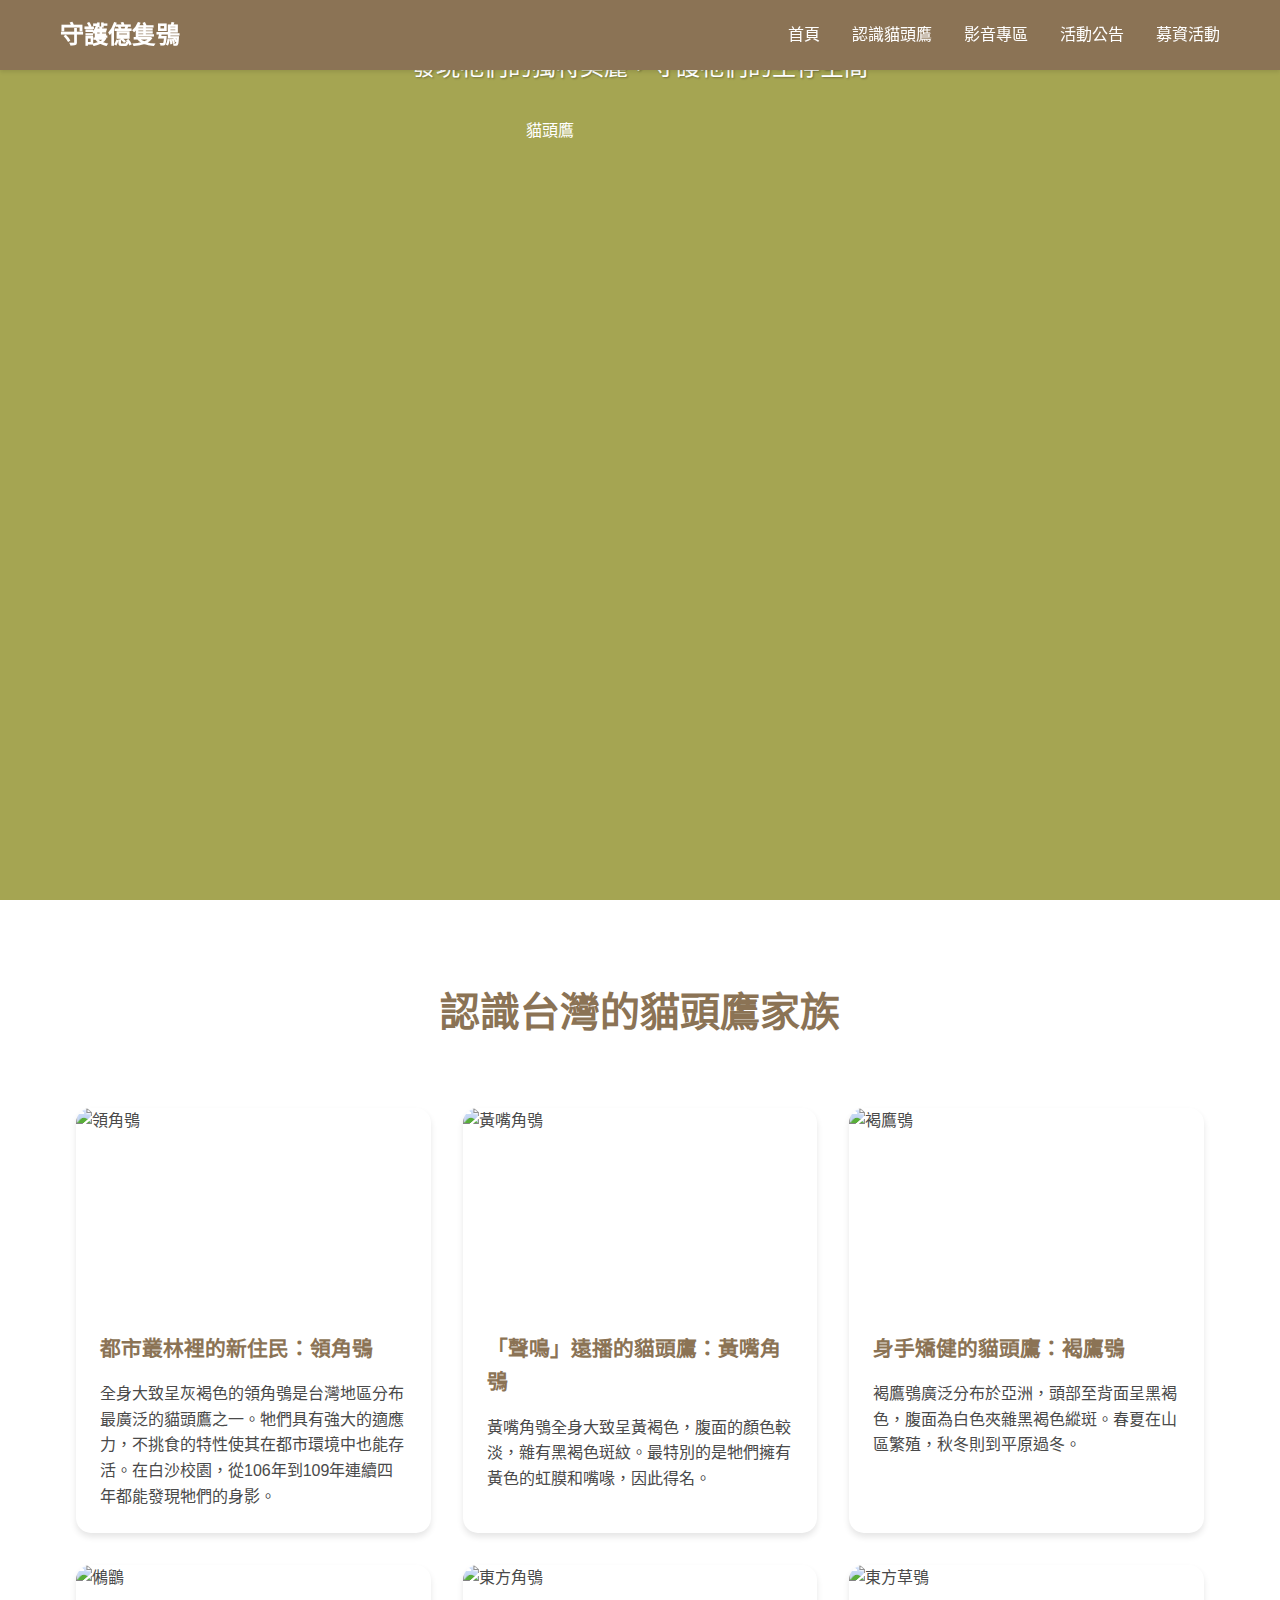
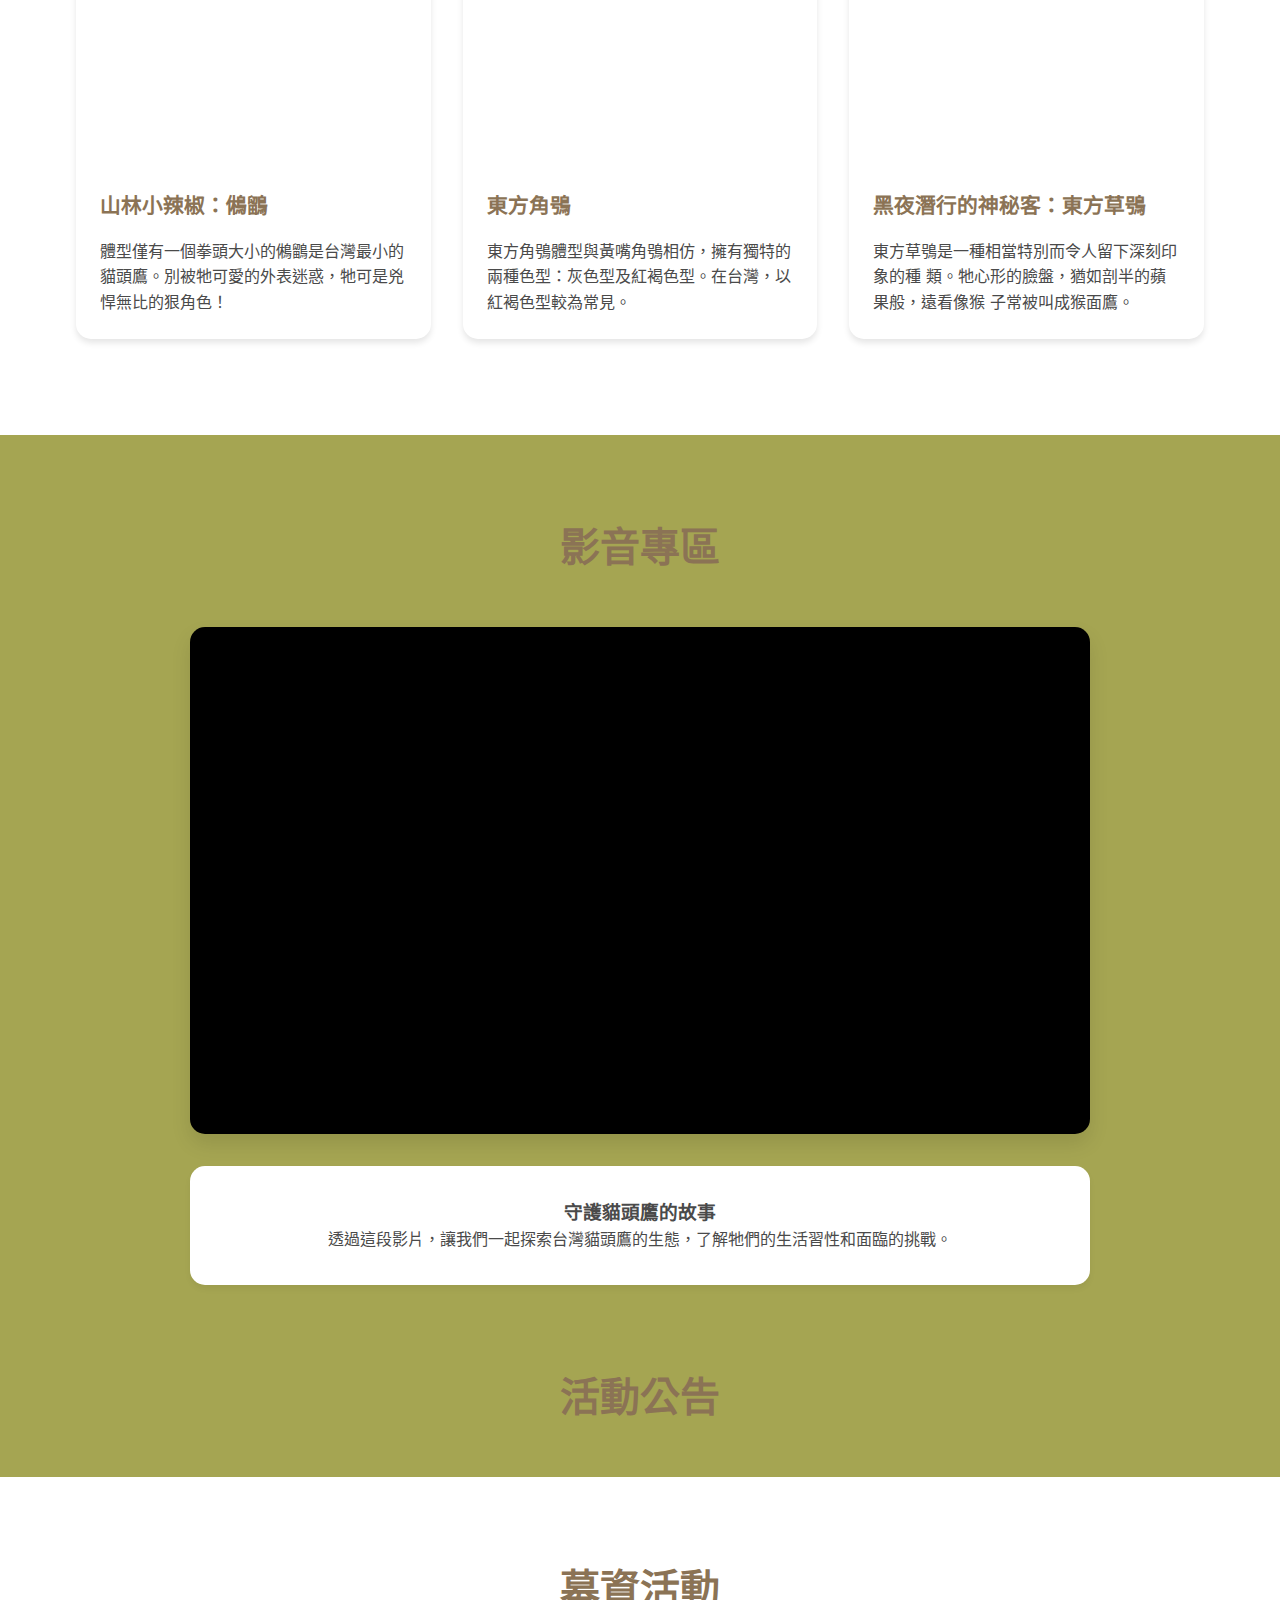
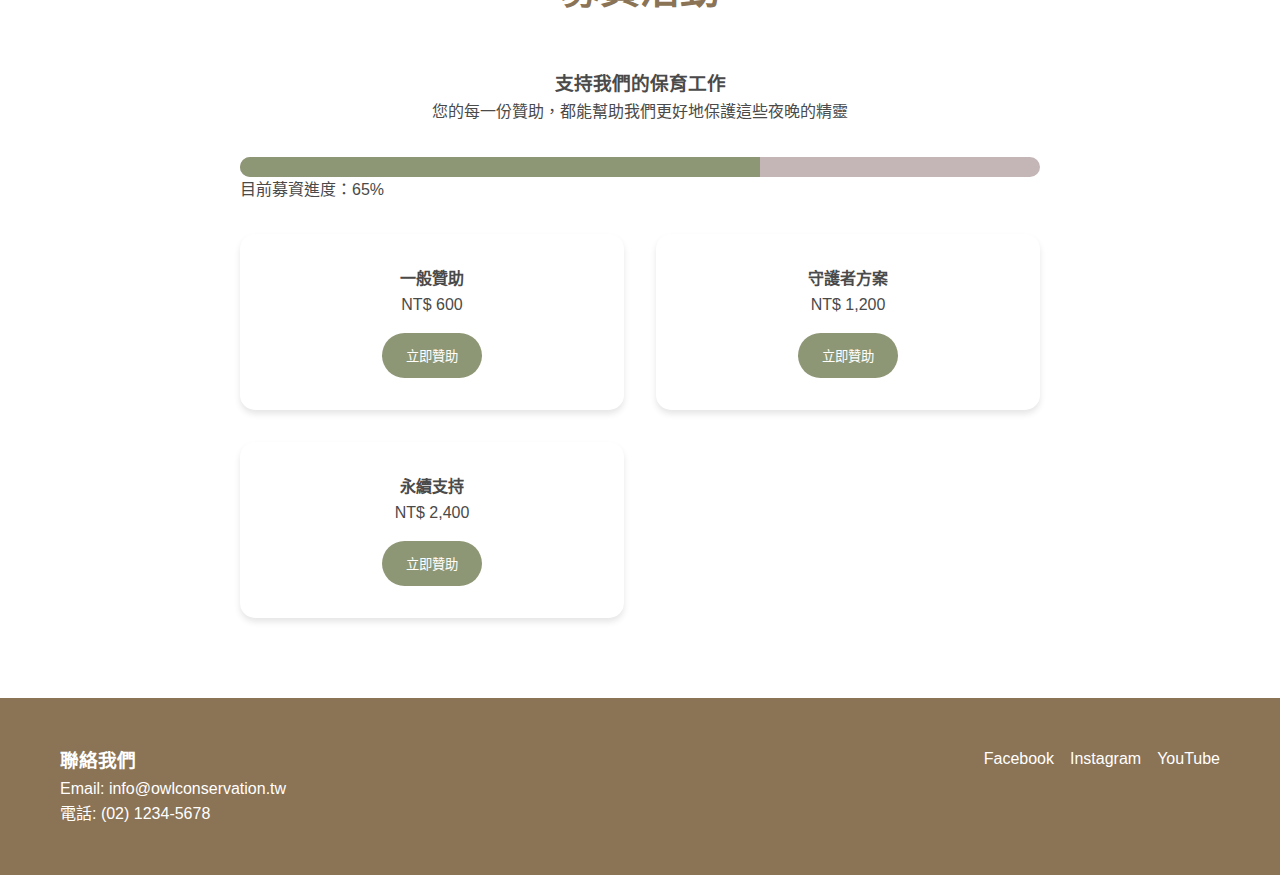
==== commit 14ef5cb9: "Update index.html" ====
--- a/index.html
+++ b/index.html
@@ -9,7 +9,7 @@
             --primary-color: #8B7355;     /* 深棕色 */
             --secondary-color: #C4B6B6;   /* 柔和的灰褐色 */
             --accent-color: #8E9775;      /* 淡雅的橄欖綠 */
-            --background-color: ##CDCD9A;  /* 淺灰色背景 */
+            --background-color: #A5A552;  /* 淺灰色背景 */
             --text-color: #4A4A4A;        /* 深灰文字 */
             --light-accent: #E6D5B8;      /* 淺褐色強調 */
             --card-bg: #FFFFFF;           /* 卡片背景色 */
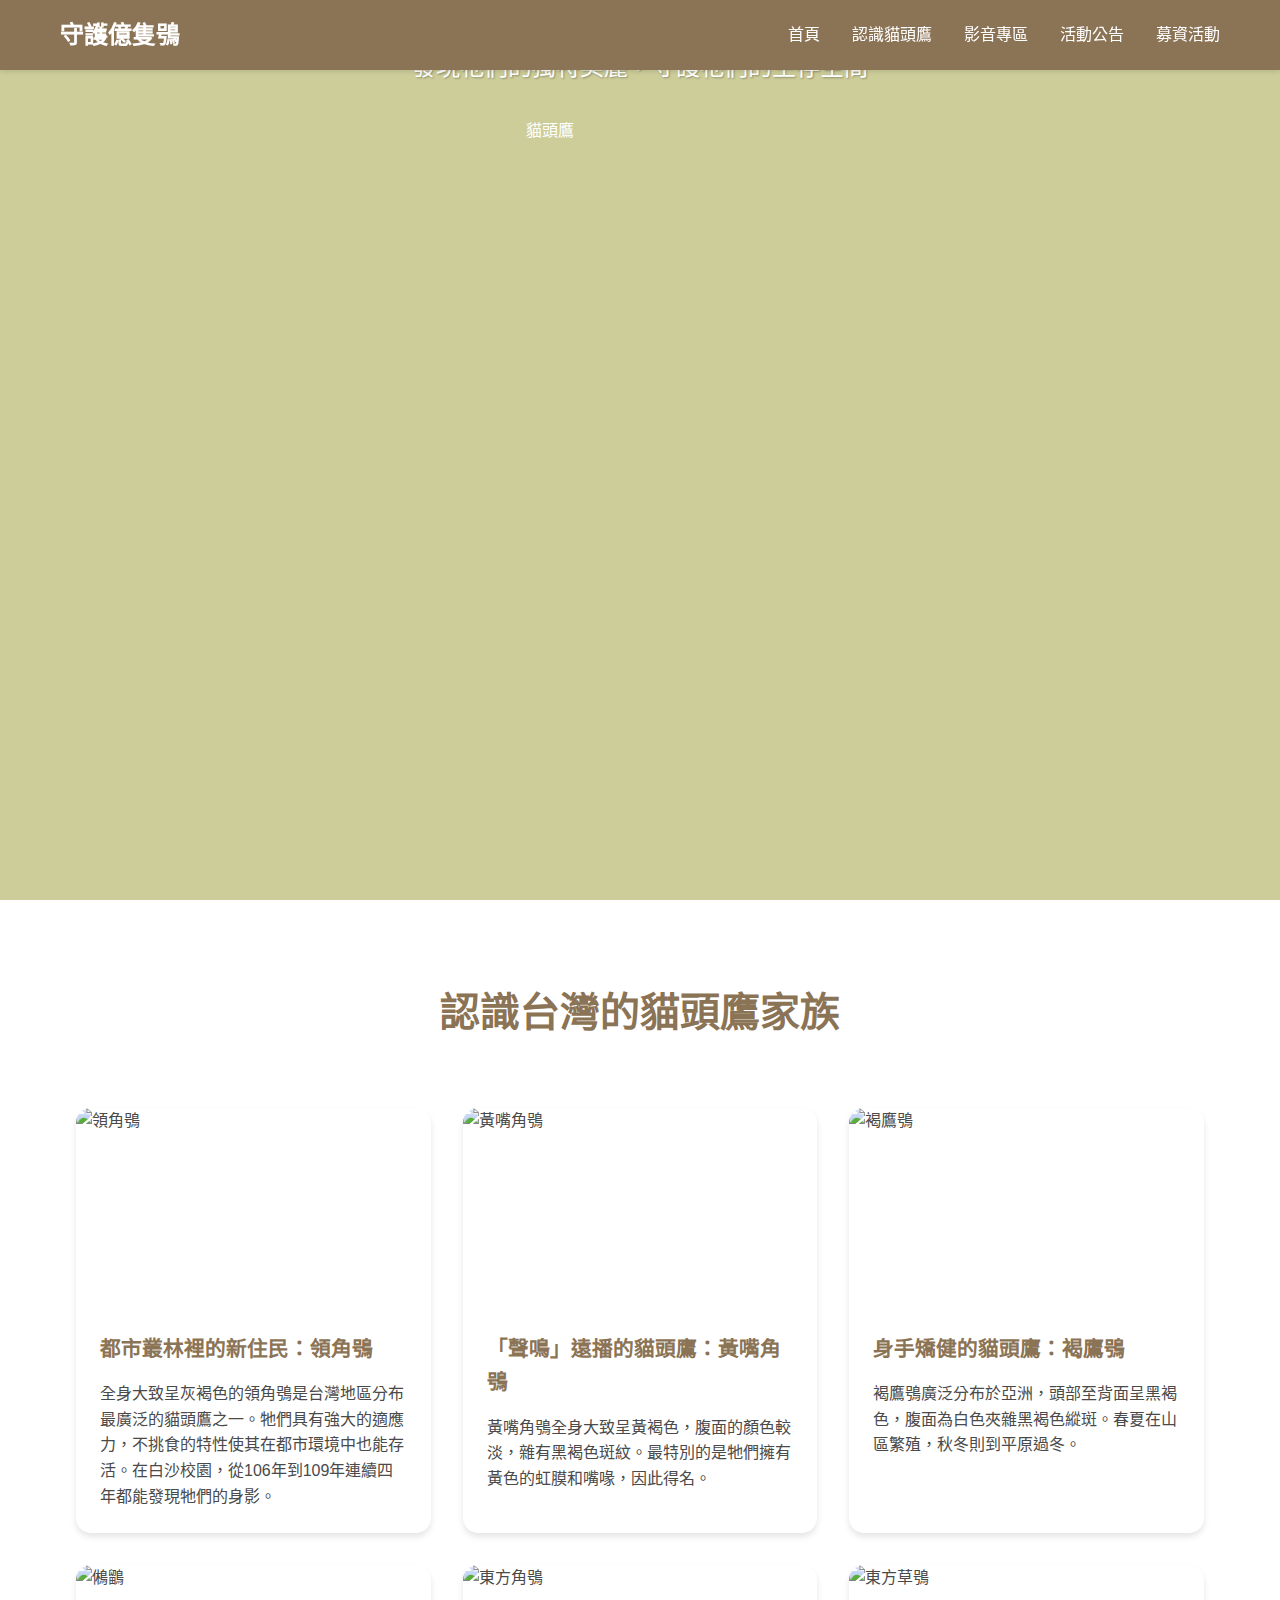
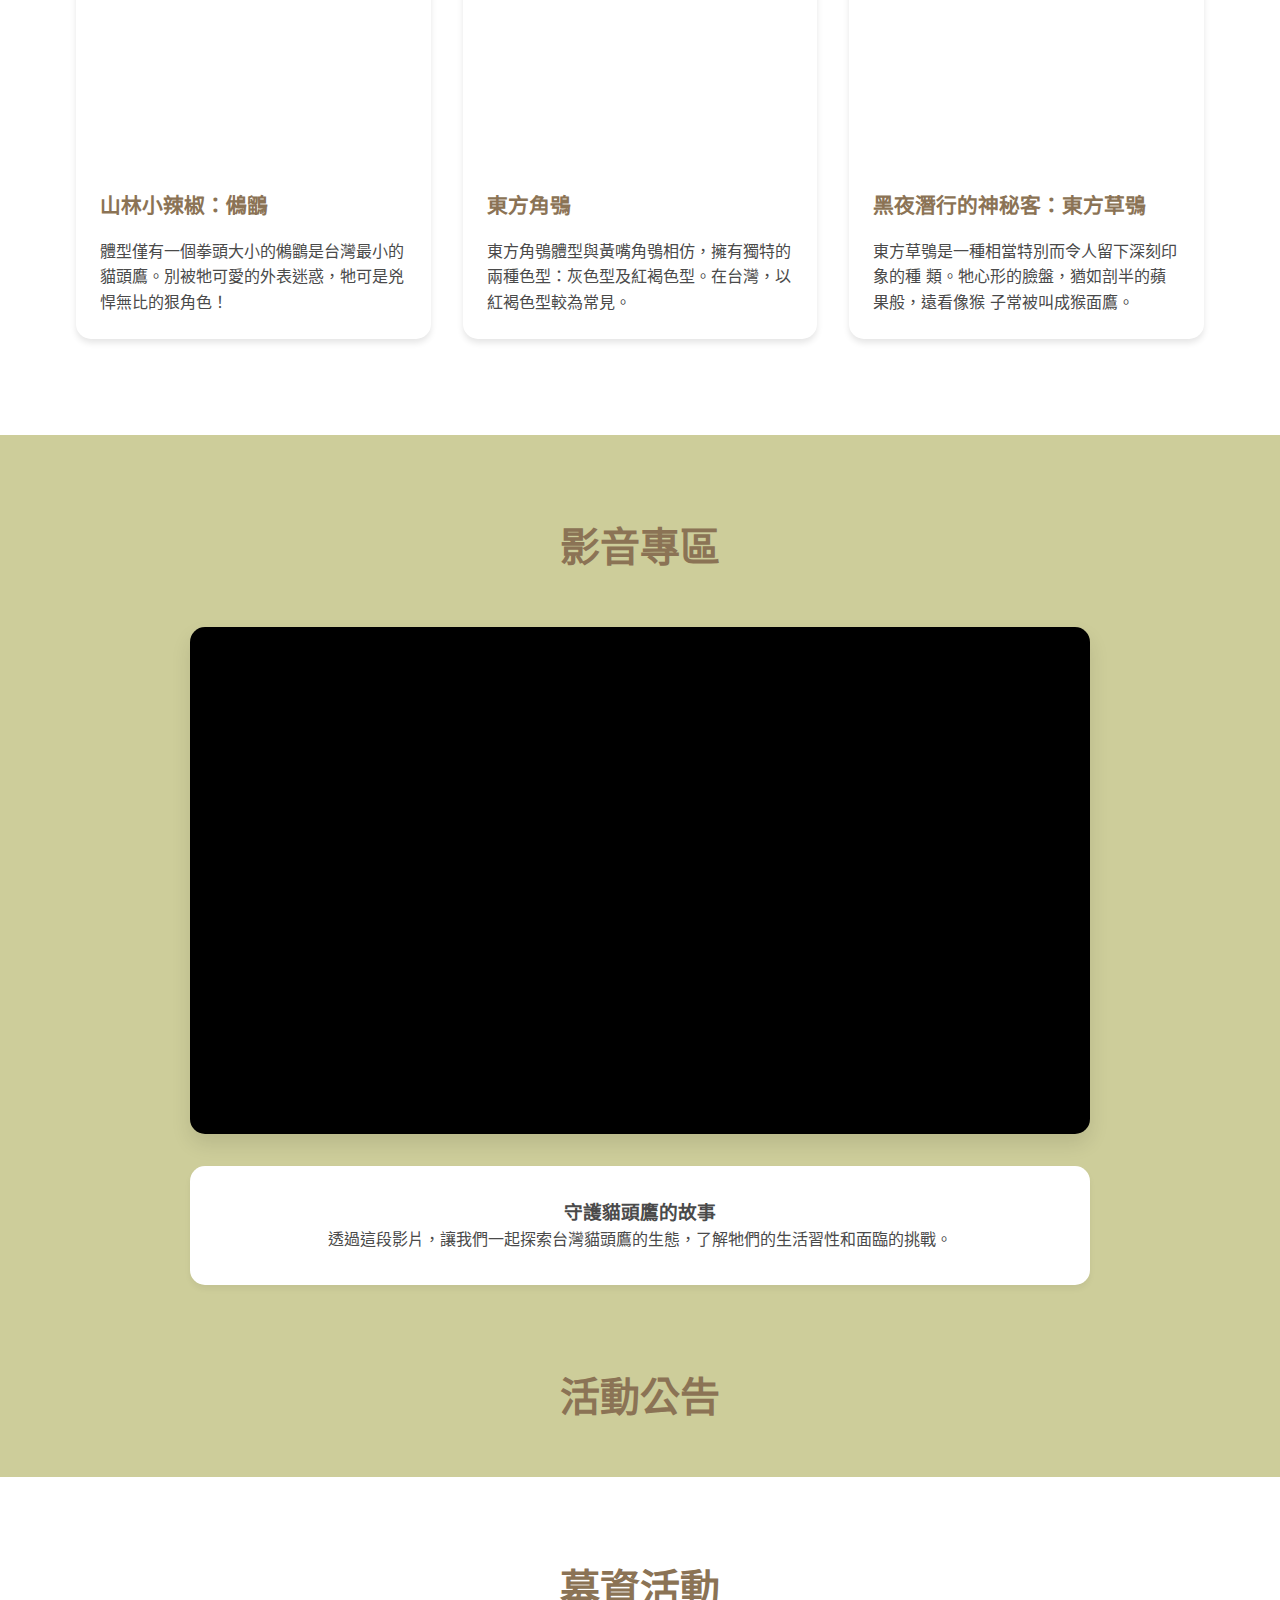
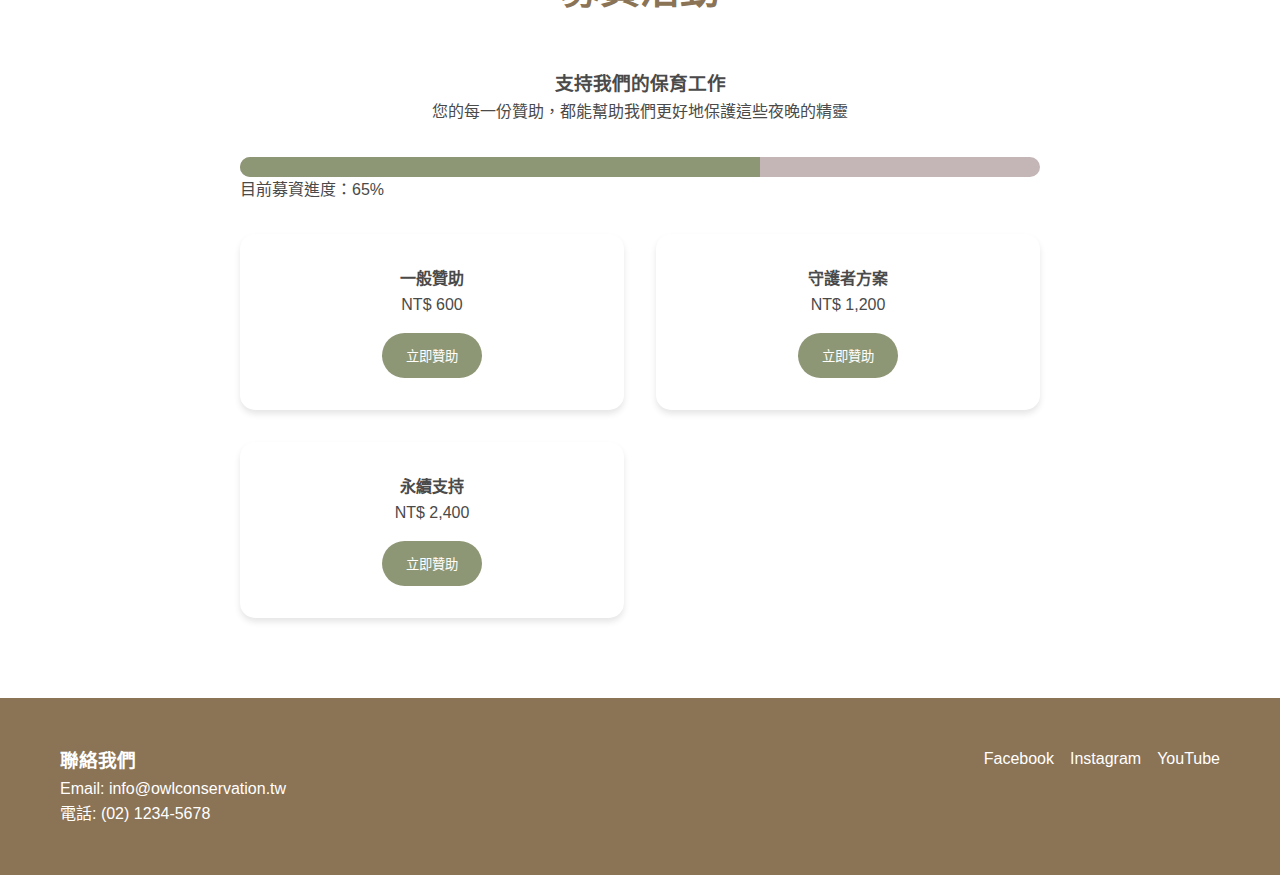
==== commit b3e63970: "Update index.html" ====
--- a/index.html
+++ b/index.html
@@ -9,7 +9,7 @@
             --primary-color: #8B7355;     /* 深棕色 */
             --secondary-color: #C4B6B6;   /* 柔和的灰褐色 */
             --accent-color: #8E9775;      /* 淡雅的橄欖綠 */
-            --background-color: #A5A552;  /* 淺灰色背景 */
+            --background-color: #CDCD9A;  /* 淺綠色背景 */
             --text-color: #4A4A4A;        /* 深灰文字 */
             --light-accent: #E6D5B8;      /* 淺褐色強調 */
             --card-bg: #FFFFFF;           /* 卡片背景色 */
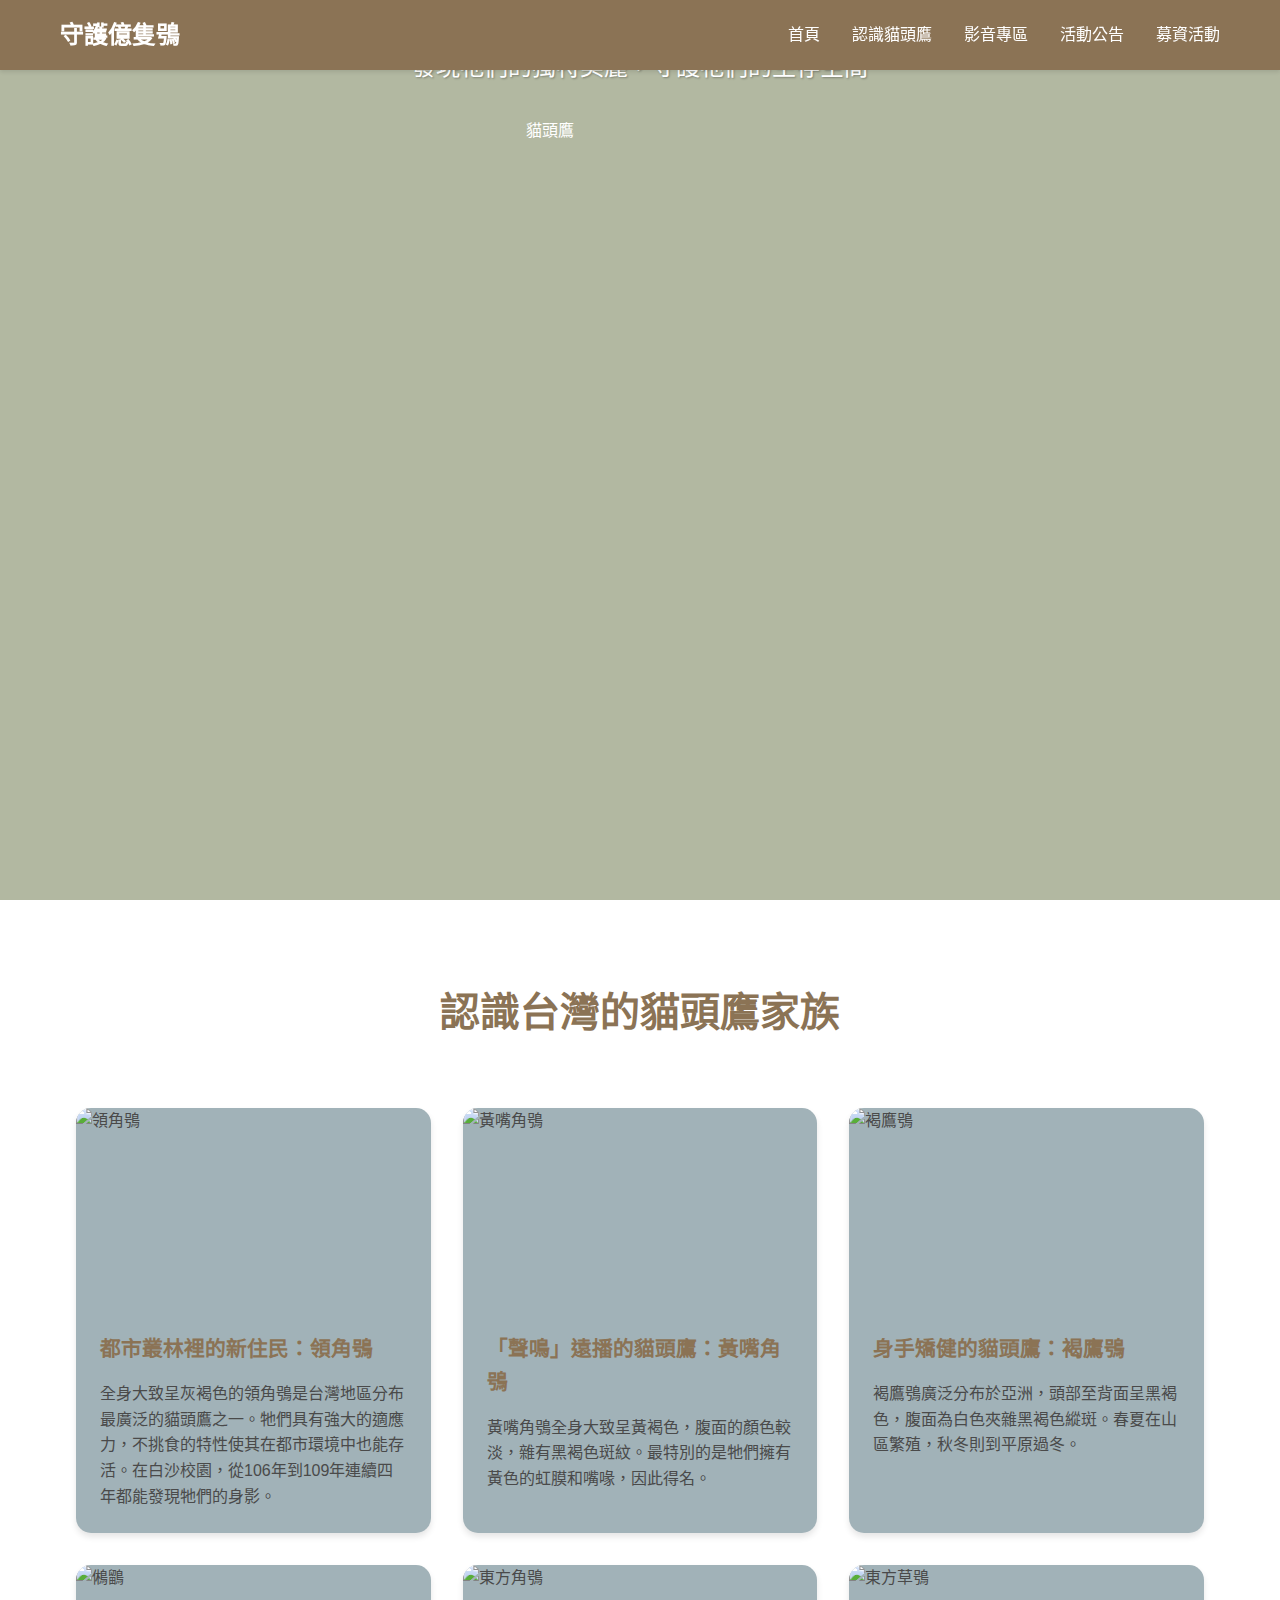
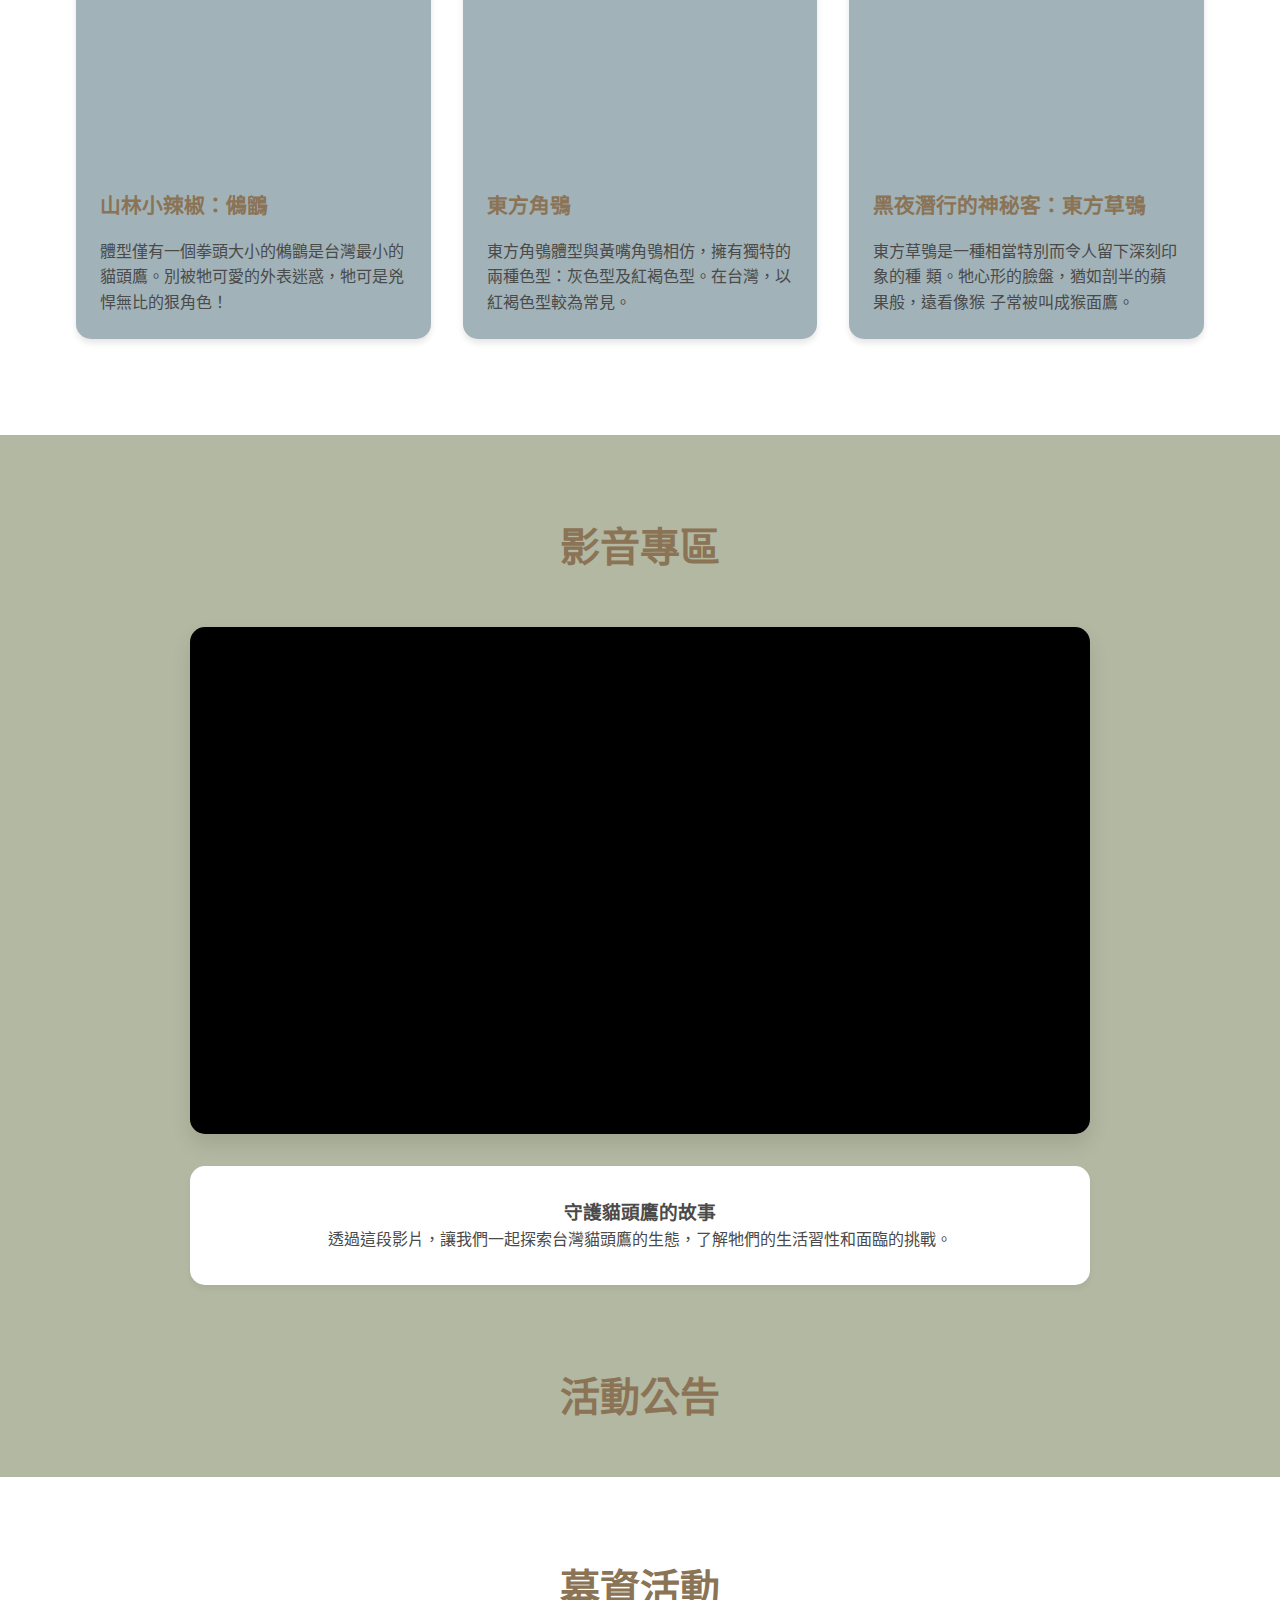
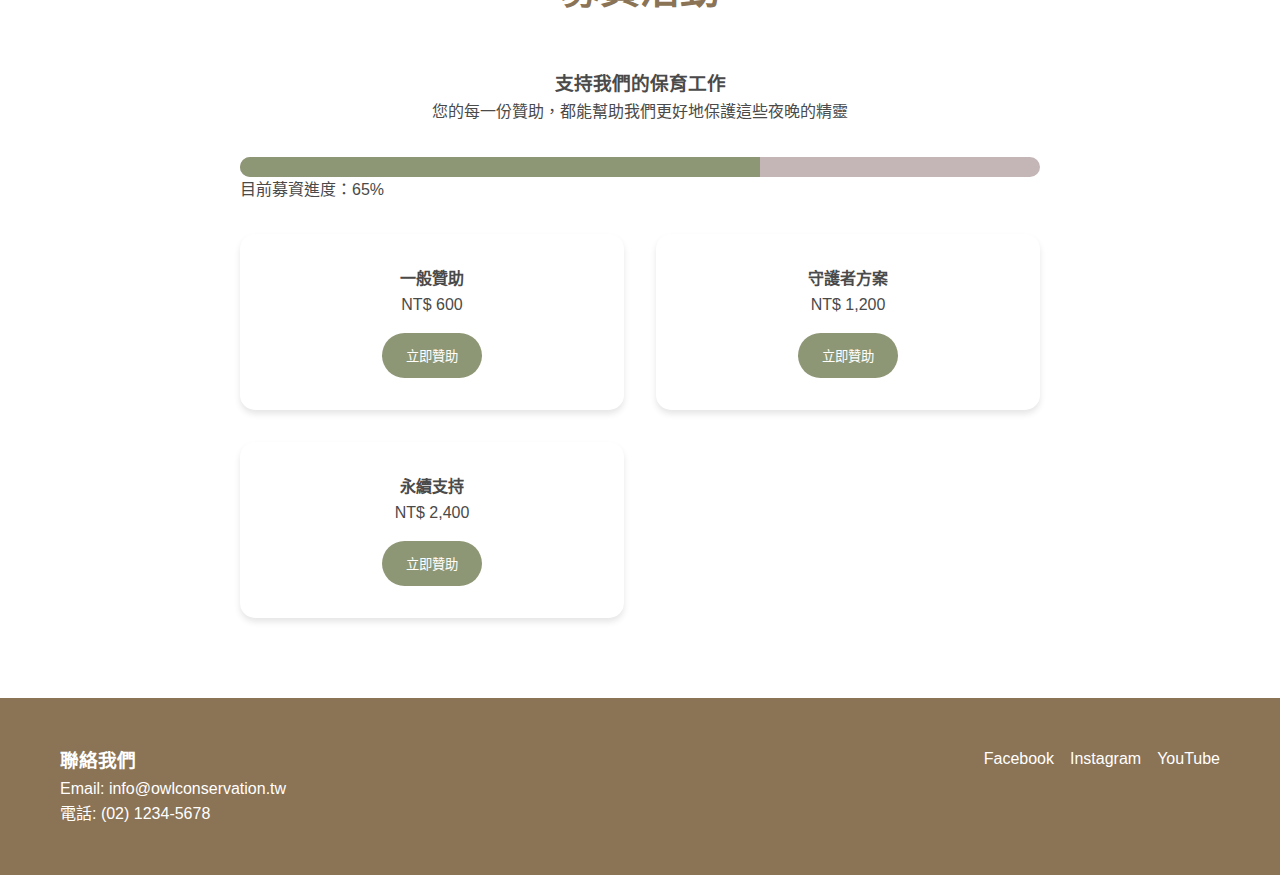
==== commit 92c72e46: "Update index.html" ====
--- a/index.html
+++ b/index.html
@@ -9,10 +9,10 @@
             --primary-color: #8B7355;     /* 深棕色 */
             --secondary-color: #C4B6B6;   /* 柔和的灰褐色 */
             --accent-color: #8E9775;      /* 淡雅的橄欖綠 */
-            --background-color: #CDCD9A;  /* 淺綠色背景 */
+            --background-color: #b2b8a1;  /* 淺綠色背景 */
             --text-color: #4A4A4A;        /* 深灰文字 */
             --light-accent: #E6D5B8;      /* 淺褐色強調 */
-            --card-bg: #FFFFFF;           /* 卡片背景色 */
+            --card-bg: #a1b2b8;           /* 卡片背景色 */
         }
 
         * {
